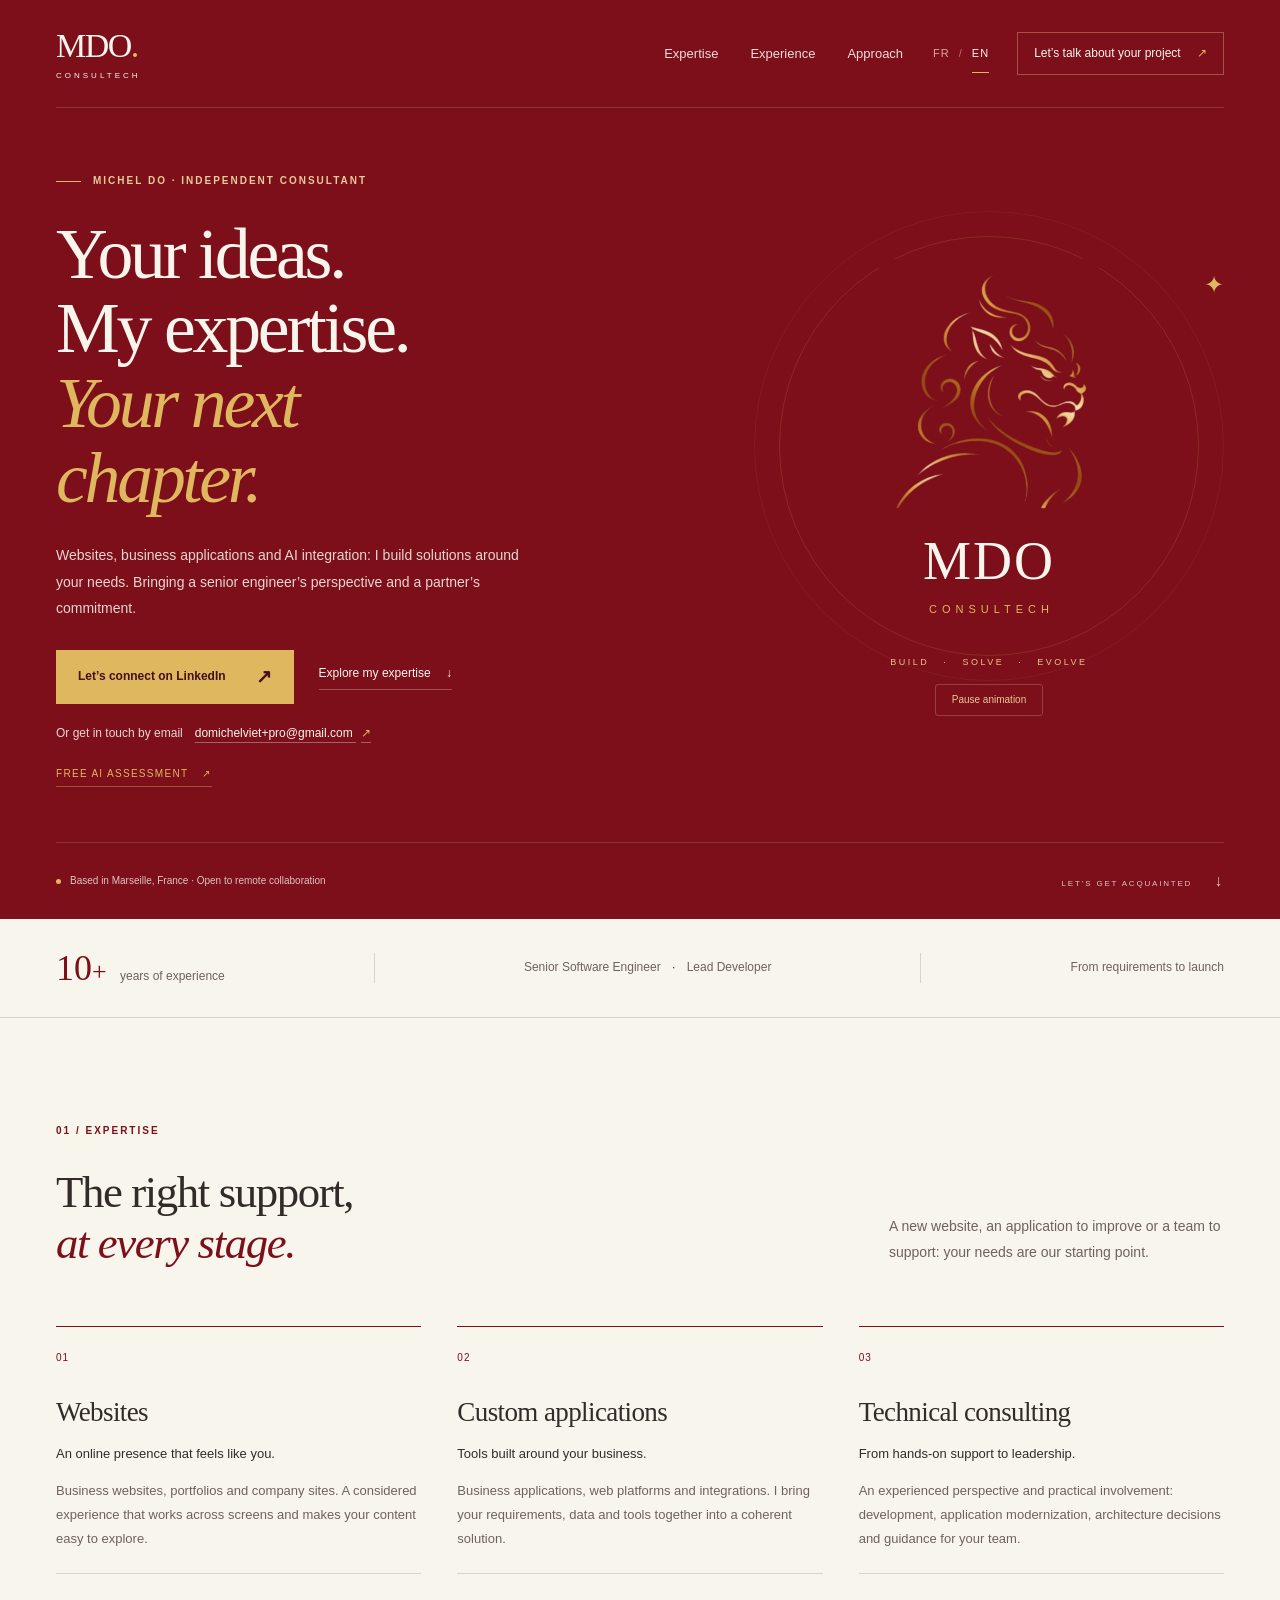
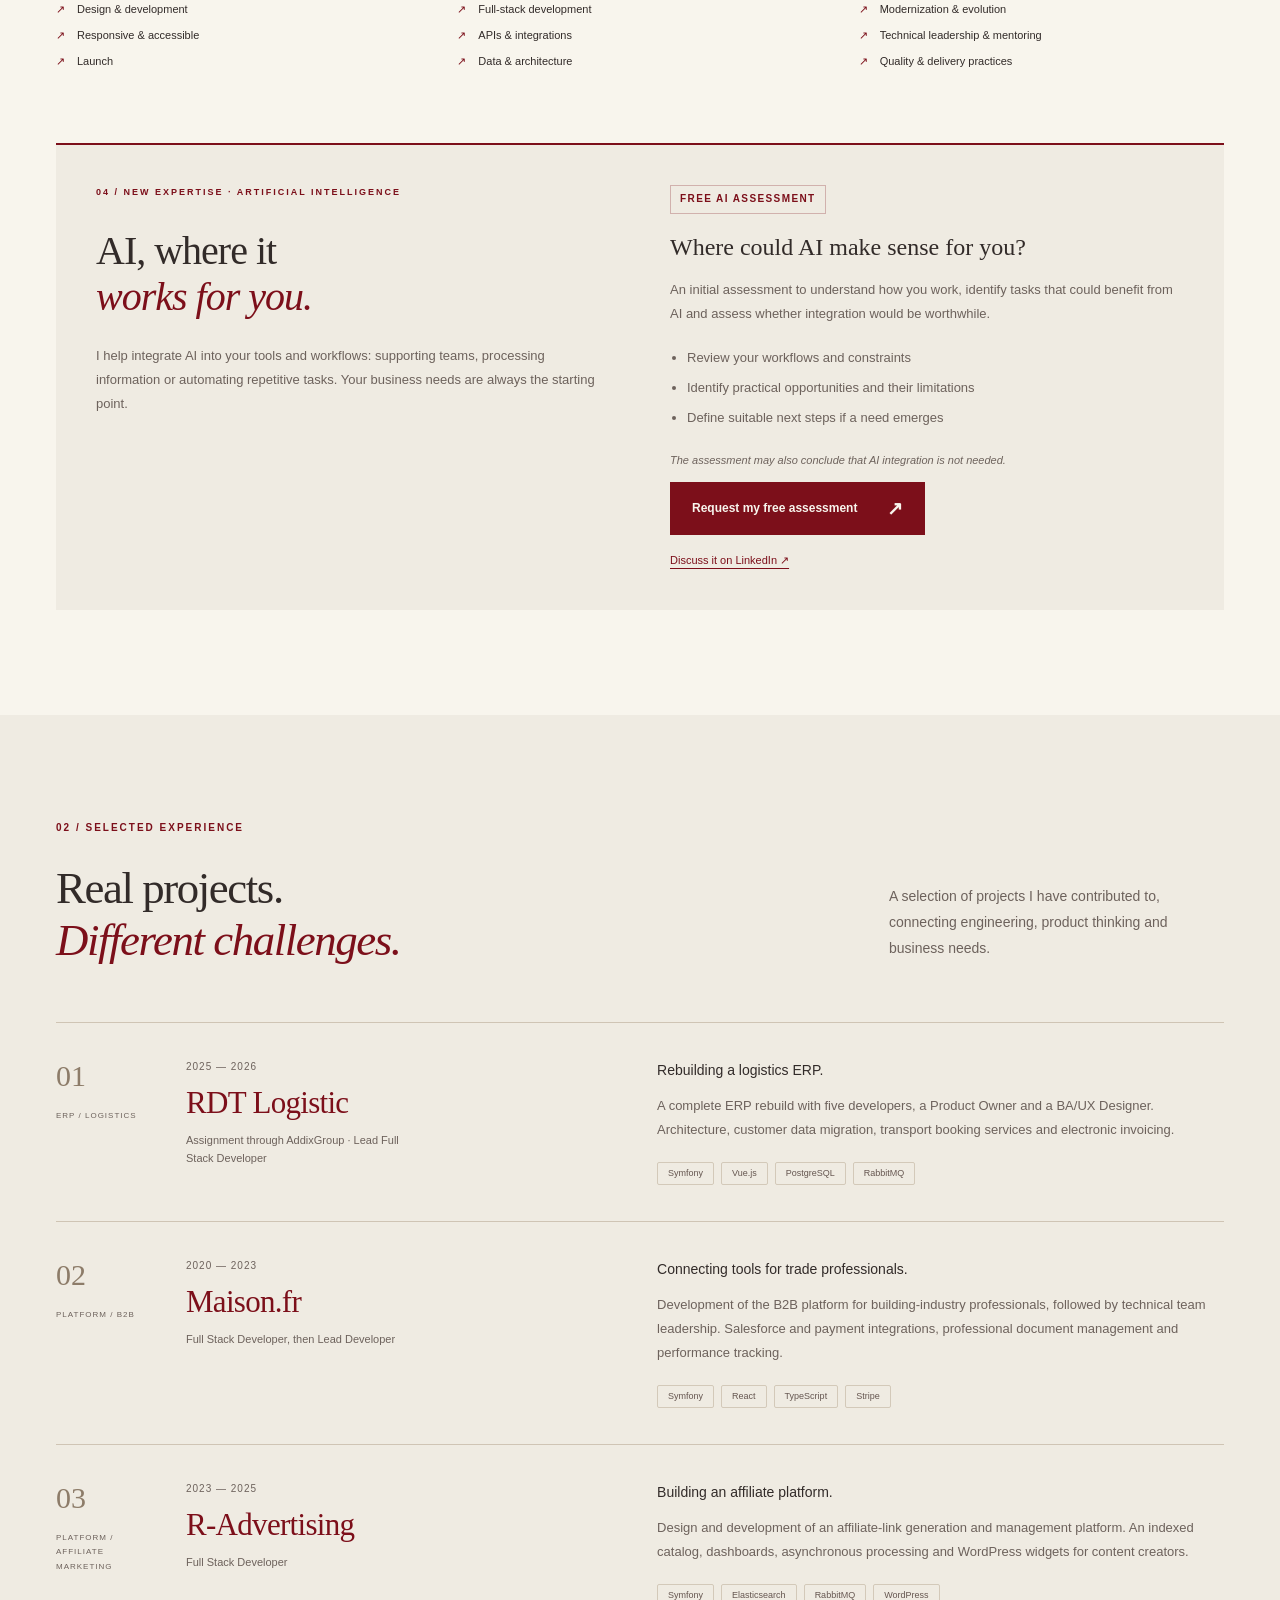
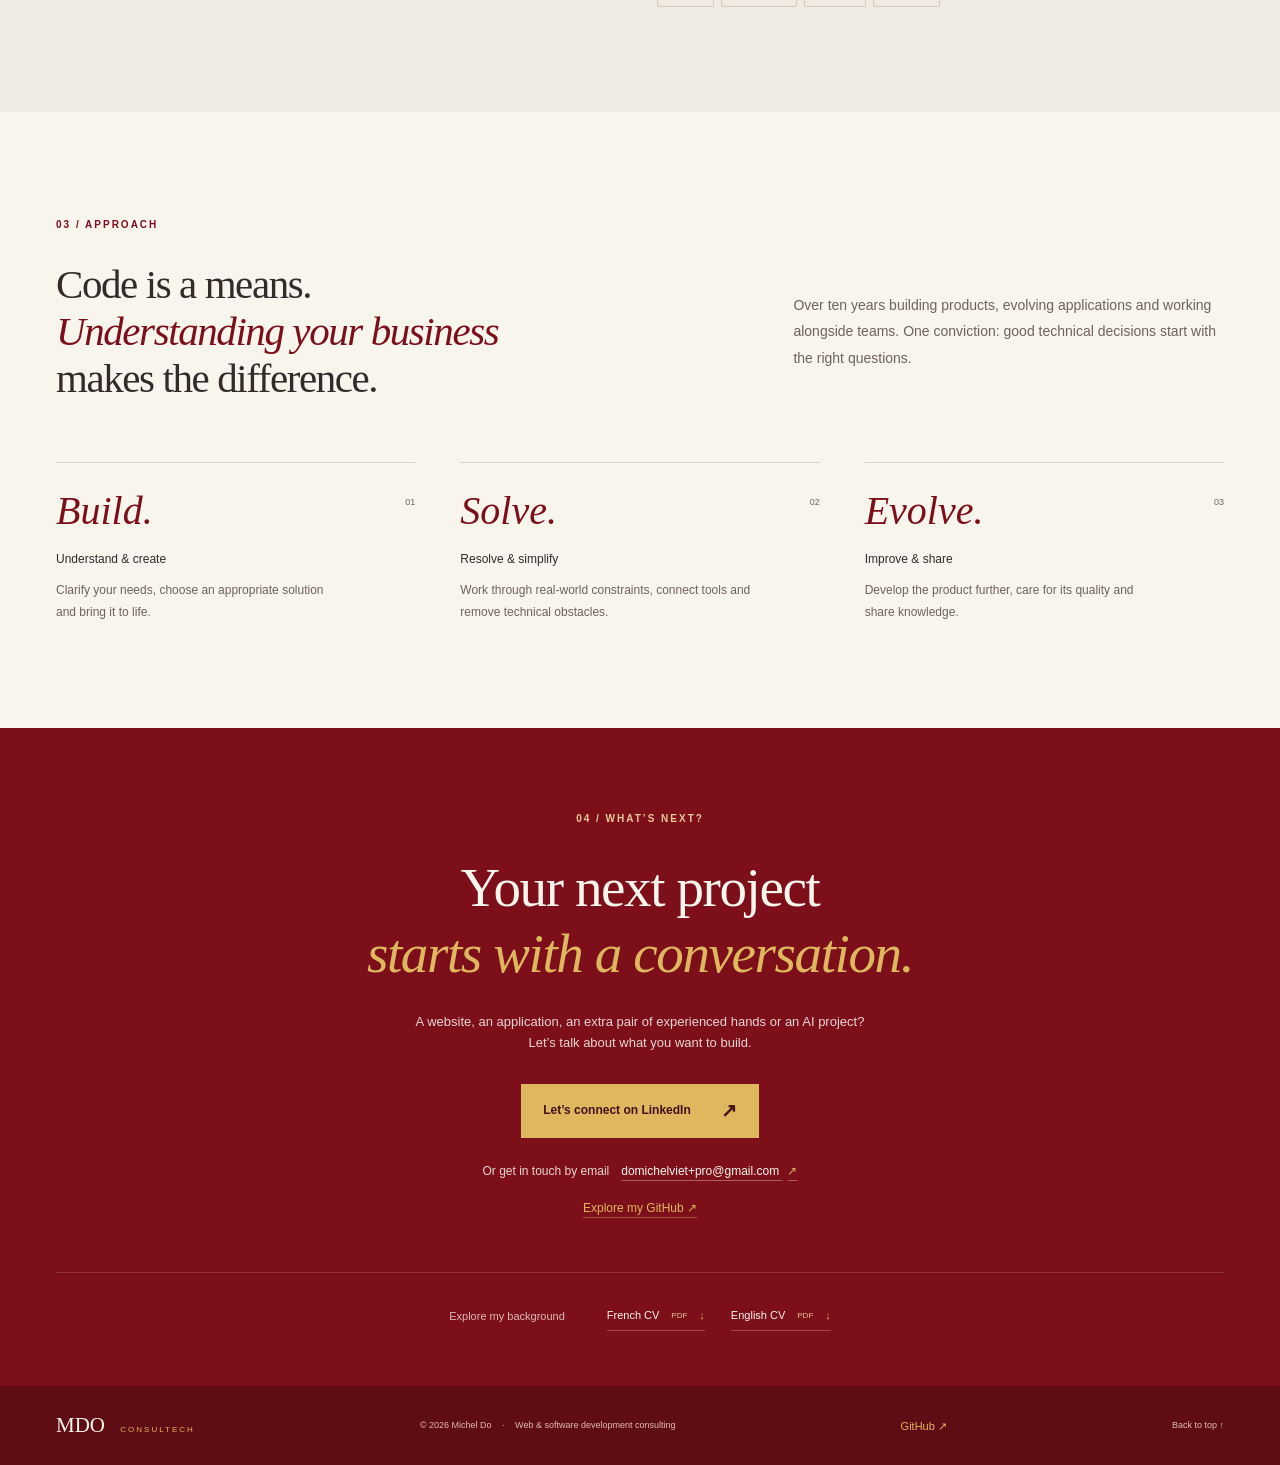
==== en/index.html @ f529caff "Build bilingual MDO Consultech portfolio" ====
<!doctype html>
<html lang="en">
<head>
  <meta charset="utf-8"><meta name="viewport" content="width=device-width, initial-scale=1">
  <title>Michel Do — Web Development & Technical Consulting | MDO Consultech</title><meta name="description" content="Independent consultant in Marseille. Websites, custom applications and AI integration. Free AI assessment to identify relevant uses for your business processes.">
  <meta name="theme-color" content="#7c0f1a">
  <link rel="alternate" hreflang="fr" href="../"><link rel="alternate" hreflang="en" href="./">
  <link rel="icon" href="../assets/favicon.svg" type="image/svg+xml">
  <link rel="stylesheet" href="../assets/site.css">
  <script src="../assets/logo.js" defer></script>
</head>
<body>
<a class="skip" href="#main">Skip to content</a>
<div class="hero-shell" id="top">
  <header class="header wrap">
    <a href="#top" class="wordmark" aria-label="MDO Consultech"><span>MDO<span class="brand-dot">.</span></span><small>CONSULTECH</small></a>
    <nav class="main-nav" aria-label="Main navigation"><a href="#services">Expertise</a><a href="#experience">Experience</a><a href="#approach">Approach</a></nav>
    <div class="header-end"><nav class="languages" aria-label="Language"><a href="../" lang="fr" hreflang="fr" >FR</a><span>/</span><a href="./" lang="en" hreflang="en" aria-current="page">EN</a></nav><a href="#contact" class="header-contact">Let’s talk about your project <span aria-hidden="true">↗</span></a></div>
  </header>
</div>
<main id="main">
<div class="hero-shell">
  <section class="hero wrap" aria-labelledby="hero-title">
    <div class="hero-copy"><p class="eyebrow"><span class="gold-dash"></span>MICHEL DO · INDEPENDENT CONSULTANT</p><h1 id="hero-title">Your ideas.<br>My expertise.<br><em>Your next<br>chapter.</em></h1><p class="intro">Websites, business applications and AI integration: I build solutions around your needs. Bringing a senior engineer’s perspective and a partner’s commitment.</p><div class="hero-actions"><a class="button button-gold" href="https://www.linkedin.com/in/domichel/">Let’s connect on LinkedIn <span aria-hidden="true">↗</span></a><a class="text-link" href="#services">Explore my expertise <span aria-hidden="true">↓</span></a></div><p class="email-contact"><span>Or get in touch by email</span><a href="mailto:domichelviet+pro@gmail.com">domichelviet+pro@gmail.com <span aria-hidden="true">↗</span></a></p><a class="hero-audit" href="#ai">FREE AI ASSESSMENT <span aria-hidden="true">↗</span></a></div>
    <div class="hero-art"><div class="orbit orbit-one"></div><div class="orbit orbit-two"></div><span class="orbit-star" aria-hidden="true">✦</span><div class="logo-stage"><svg class="static-logo" viewBox="140 120 220 265" role="img" aria-label="MDO Consultech emblem"><image href="../assets/logo.png" width="510" height="540"/></svg><canvas class="liquid-logo" width="440" height="530" aria-hidden="true" data-image="../assets/logo.png"></canvas></div><p class="art-name">MDO</p><p class="art-subtitle">CONSULTECH</p><p class="art-motto">BUILD <span>·</span> SOLVE <span>·</span> EVOLVE</p><button class="animation-toggle" type="button" hidden data-pause="Pause animation" data-play="Animate logo" aria-label="Pause animation"><span aria-hidden="true">Pause animation</span></button></div>
    <div class="hero-bottom"><p><span class="location-dot"></span>Based in Marseille, France · Open to remote collaboration</p><a href="#services">LET’S GET ACQUAINTED <span aria-hidden="true">↓</span></a></div>
  </section>
</div>
<div class="proof-strip"><div class="wrap proof-content"><p><strong>10<span>+</span></strong> years of experience</p><span class="proof-divider"></span><p>Senior Software Engineer <span class="proof-dot">·</span> Lead Developer</p><span class="proof-divider"></span><p>From requirements to launch</p></div></div>
<section class="section wrap" id="services" aria-labelledby="service-title"><div class="section-heading"><div><p class="eyebrow">01 / EXPERTISE</p><h2 id="service-title">The right support,<br><em>at every stage.</em></h2></div><p class="section-intro">A new website, an application to improve or a team to support: your needs are our starting point.</p></div><div class="services-grid"><article class="service"><span class="service-number">01</span><h3>Websites</h3><p class="service-lead">An online presence that feels like you.</p><p>Business websites, portfolios and company sites. A considered experience that works across screens and makes your content easy to explore.</p><ul><li>Design & development</li><li>Responsive & accessible</li><li>Launch</li></ul></article><article class="service"><span class="service-number">02</span><h3>Custom applications</h3><p class="service-lead">Tools built around your business.</p><p>Business applications, web platforms and integrations. I bring your requirements, data and tools together into a coherent solution.</p><ul><li>Full-stack development</li><li>APIs & integrations</li><li>Data & architecture</li></ul></article><article class="service"><span class="service-number">03</span><h3>Technical consulting</h3><p class="service-lead">From hands-on support to leadership.</p><p>An experienced perspective and practical involvement: development, application modernization, architecture decisions and guidance for your team.</p><ul><li>Modernization & evolution</li><li>Technical leadership & mentoring</li><li>Quality & delivery practices</li></ul></article></div><section class="ai-offer" id="ai" aria-labelledby="ai-title"><div class="ai-intro"><p class="eyebrow">04 / NEW EXPERTISE · ARTIFICIAL INTELLIGENCE</p><h3 id="ai-title">AI, where it<br><em>works for you.</em></h3><p>I help integrate AI into your tools and workflows: supporting teams, processing information or automating repetitive tasks. Your business needs are always the starting point.</p></div><div class="audit"><p class="audit-badge">FREE AI ASSESSMENT</p><h4>Where could AI make sense for you?</h4><p>An initial assessment to understand how you work, identify tasks that could benefit from AI and assess whether integration would be worthwhile.</p><ul><li>Review your workflows and constraints</li><li>Identify practical opportunities and their limitations</li><li>Define suitable next steps if a need emerges</li></ul><p class="audit-note">The assessment may also conclude that AI integration is not needed.</p><a class="button button-wine" href="mailto:domichelviet+pro@gmail.com?subject=Free%20AI%20assessment%20request">Request my free assessment <span aria-hidden="true">↗</span></a><a class="audit-linkedin" href="https://www.linkedin.com/in/domichel/">Discuss it on LinkedIn ↗</a></div></section></section>
<section class="experience-section" id="experience" aria-labelledby="experience-title"><div class="wrap section"><div class="section-heading"><div><p class="eyebrow">02 / SELECTED EXPERIENCE</p><h2 id="experience-title">Real projects.<br><em>Different challenges.</em></h2></div><p class="section-intro">A selection of projects I have contributed to, connecting engineering, product thinking and business needs.</p></div><div class="projects"><article class="project"><div class="project-index"><span>01</span><p>ERP / LOGISTICS</p></div><div class="project-client"><p class="dates">2025 — 2026</p><h3>RDT Logistic</h3><p class="role">Assignment through AddixGroup · Lead Full Stack Developer</p></div><div class="project-story"><h4>Rebuilding a logistics ERP.</h4><p>A complete ERP rebuild with five developers, a Product Owner and a BA/UX Designer. Architecture, customer data migration, transport booking services and electronic invoicing.</p><ul class="tags"><li>Symfony</li><li>Vue.js</li><li>PostgreSQL</li><li>RabbitMQ</li></ul></div></article><article class="project"><div class="project-index"><span>02</span><p>PLATFORM / B2B</p></div><div class="project-client"><p class="dates">2020 — 2023</p><h3>Maison.fr</h3><p class="role">Full Stack Developer, then Lead Developer</p></div><div class="project-story"><h4>Connecting tools for trade professionals.</h4><p>Development of the B2B platform for building-industry professionals, followed by technical team leadership. Salesforce and payment integrations, professional document management and performance tracking.</p><ul class="tags"><li>Symfony</li><li>React</li><li>TypeScript</li><li>Stripe</li></ul></div></article><article class="project"><div class="project-index"><span>03</span><p>PLATFORM / AFFILIATE MARKETING</p></div><div class="project-client"><p class="dates">2023 — 2025</p><h3>R-Advertising</h3><p class="role">Full Stack Developer</p></div><div class="project-story"><h4>Building an affiliate platform.</h4><p>Design and development of an affiliate-link generation and management platform. An indexed catalog, dashboards, asynchronous processing and WordPress widgets for content creators.</p><ul class="tags"><li>Symfony</li><li>Elasticsearch</li><li>RabbitMQ</li><li>WordPress</li></ul></div></article></div></div></section>
<section class="section wrap approach" id="approach" aria-labelledby="approach-title"><p class="eyebrow">03 / APPROACH</p><div class="approach-heading"><h2 id="approach-title">Code is a means.<br><em>Understanding your business</em><br>makes the difference.</h2><p>Over ten years building products, evolving applications and working alongside teams. One conviction: good technical decisions start with the right questions.</p></div><div class="steps"><article><span class="step-index">01</span><h3>Build.</h3><h4>Understand & create</h4><p>Clarify your needs, choose an appropriate solution and bring it to life.</p></article><article><span class="step-index">02</span><h3>Solve.</h3><h4>Resolve & simplify</h4><p>Work through real-world constraints, connect tools and remove technical obstacles.</p></article><article><span class="step-index">03</span><h3>Evolve.</h3><h4>Improve & share</h4><p>Develop the product further, care for its quality and share knowledge.</p></article></div></section>
<section class="contact-section" id="contact" aria-labelledby="contact-title"><div class="wrap contact-inner"><p class="eyebrow">04 / WHAT’S NEXT?</p><h2 id="contact-title">Your next project<br><em>starts with a conversation.</em></h2><p class="contact-description">A website, an application, an extra pair of experienced hands or an AI project? Let’s talk about what you want to build.</p><a class="button button-gold" href="https://www.linkedin.com/in/domichel/">Let’s connect on LinkedIn <span aria-hidden="true">↗</span></a><p class="email-contact"><span>Or get in touch by email</span><a href="mailto:domichelviet+pro@gmail.com">domichelviet+pro@gmail.com <span aria-hidden="true">↗</span></a></p><a class="github-contact" href="https://github.com/Milkshek">Explore my GitHub <span aria-hidden="true">↗</span></a><div class="cv-row"><span>Explore my background</span><a href="../assets/cv/Michel-Do-CV-FR.pdf" download hreflang="fr">French CV <small>PDF</small><span aria-hidden="true">↓</span></a><a href="../assets/cv/Michel-Do-CV-EN.pdf" download hreflang="en">English CV <small>PDF</small><span aria-hidden="true">↓</span></a></div></div></section>
</main>
<footer class="footer"><div class="wrap footer-inner"><a href="#top" class="footer-brand">MDO <span>CONSULTECH</span></a><p>© 2026 Michel Do <span>·</span> Web & software development consulting</p><a class="footer-github" href="https://github.com/Milkshek">GitHub <span aria-hidden="true">↗</span></a><a href="#top">Back to top ↑</a></div></footer>
</body></html>
---- assets/site.css ----
@charset "UTF-8";
:root{--wine:#7c0f1a;--wine-dark:#600c15;--cream:#f8f5ed;--paper:#efebe2;--gold:#dfb75f;--ink:#322b29;--muted:#6d625c;--line:#dcd3c5;--serif:Georgia,'Times New Roman',serif;--sans:Arial,Helvetica,sans-serif}
*{box-sizing:border-box}html{scroll-behavior:smooth;scroll-padding-top:28px}body{margin:0;background:var(--cream);color:var(--ink);font-family:var(--sans);font-size:15px;line-height:1.65}a{color:inherit;text-decoration:none}button{font:inherit}button,a{-webkit-tap-highlight-color:transparent}a:focus-visible,button:focus-visible{outline:3px solid currentColor;outline-offset:6px}button{cursor:pointer}::selection{background:var(--gold);color:var(--wine)}.wrap{width:min(1240px,calc(100% - 112px));margin-inline:auto}.skip{position:fixed;top:12px;left:12px;padding:12px 24px;background:var(--cream);color:var(--wine);z-index:20;transform:translateY(-160%)}.skip:focus{transform:translateY(0)}.hero-shell{background:var(--wine);color:var(--cream)}.header{height:108px;display:flex;align-items:center;justify-content:space-between;gap:30px;border-bottom:1px solid #ffffff24}.wordmark{line-height:1;display:flex;flex-direction:column;gap:7px}.wordmark>span{font:34px var(--serif);letter-spacing:-1.5px}.brand-dot{color:var(--gold)}.wordmark small{font-size:8px;letter-spacing:3px}.main-nav{display:flex;gap:32px;margin-left:auto;font-size:13px}.main-nav a{color:#edddd8}.main-nav a:hover,.text-link:hover{color:var(--gold)}.header-end{display:flex;align-items:center;gap:28px}.languages{display:flex;gap:9px;font-size:11px;letter-spacing:1px;align-items:center}.languages a{padding-block:10px;color:#d5aaa6}.languages a[aria-current]{color:var(--cream);border-bottom:1px solid var(--gold)}.languages span{color:#b37576}.header-contact{font-size:12px;border:1px solid #e5b58566;padding:11px 16px}.header-contact span{margin-left:13px;color:var(--gold)}.header-contact:hover{background:#ffffff0b}.hero{display:grid;grid-template-columns:1.4fr 1fr;column-gap:40px;padding-top:65px;position:relative}.eyebrow{font-size:10px;font-weight:600;letter-spacing:2px;margin:0 0 27px;display:flex;align-items:center;gap:12px;color:var(--wine)}.hero .eyebrow,.contact-section .eyebrow{color:#ebc999}.gold-dash{width:25px;height:1px;background:var(--gold);display:inline-block}h1,h2,h3,h4,p{margin-top:0}h1,h2{font-family:var(--serif);font-weight:400}h1{font-size:clamp(58px,5.6vw,83px);line-height:1.045;letter-spacing:-3.2px;margin-bottom:26px}em{font-weight:400}h1 em{color:var(--gold)}.intro{max-width:475px;font-size:14px;line-height:1.9;color:#e9d6d1;margin-bottom:28px}.hero-actions{display:flex;gap:25px;align-items:center;flex-wrap:wrap}.button{display:inline-flex;align-items:center;justify-content:space-between;gap:30px;font-size:12px;font-weight:600;padding:17px 22px;transition:background .2s,transform .2s}.button-gold{background:var(--gold);color:#441019}.button-gold:hover{background:#edcc87;transform:translateY(-2px)}.button>span{font-size:19px;line-height:1}.text-link{font-size:12px;border-bottom:1px solid #ffffff45;padding-bottom:5px}.text-link span{margin-left:12px}.hero-art{position:relative;align-self:center;display:flex;align-items:center;flex-direction:column;padding:30px 0 62px;isolation:isolate}.logo-stage{position:relative;width:220px;aspect-ratio:220/265;background:var(--wine)}.static-logo{display:block;width:100%;height:100%}.liquid-logo{position:absolute;inset:0;width:100%;height:100%;opacity:0}.liquid-logo.is-ready{opacity:1}.art-name{font:54px/1 var(--serif);margin:10px 0 12px;letter-spacing:2px}.art-subtitle{font-size:11px;letter-spacing:5px;color:var(--gold);margin:0 0 37px;padding-left:5px}.art-motto{font-size:9px;letter-spacing:2.5px;margin:0;color:#e8c587}.art-motto span{margin:0 9px}.orbit{position:absolute;width:420px;height:420px;border:1px solid #d7b06629;border-radius:50%;z-index:-1;top:7px;left:50%;transform:translateX(-50%)}.orbit-two{width:470px;height:470px;top:-18px;border-color:#d7b06614}.orbit-star{position:absolute;right:0;top:36px;font-size:24px;color:var(--gold)}.animation-toggle{position:absolute;bottom:15px;background:transparent;color:#e6c999;border:1px solid #e6c99944;border-radius:50%;width:30px;height:30px;font-size:10px;line-height:1}.animation-toggle[hidden]{display:none}.hero-bottom{grid-column:1/-1;display:flex;align-items:center;justify-content:space-between;gap:20px;margin-top:55px;padding:25px 0;border-top:1px solid #ffffff24;color:#dec4be;font-size:10px}.hero-bottom p{margin:0;display:flex;align-items:center;gap:9px}.location-dot{width:5px;height:5px;background:var(--gold);border-radius:50%}.hero-bottom a{letter-spacing:1.8px;font-size:8px}.hero-bottom a span{margin-left:18px;font-size:16px}.proof-strip{border-bottom:1px solid var(--line)}.proof-content{min-height:98px;display:flex;align-items:center;justify-content:space-between;gap:20px}.proof-content p{margin:0;font-size:12px;color:var(--muted)}.proof-content strong{font-family:var(--serif);font-weight:400;font-size:36px;color:var(--wine);margin-right:10px}.proof-content strong span{font-size:26px}.proof-divider{height:30px;width:1px;background:var(--line)}.proof-dot{margin:0 8px;color:var(--wine)}.section{padding-top:105px;padding-bottom:105px}.section-heading{display:flex;align-items:flex-end;justify-content:space-between;gap:70px;margin-bottom:56px}h2{font-size:clamp(36px,3.5vw,50px);line-height:1.15;letter-spacing:-1.4px;margin:0}h2 em{color:var(--wine)}.section-intro{max-width:335px;color:var(--muted);font-size:14px;line-height:1.85;margin:0 0 4px}.services-grid{display:grid;grid-template-columns:repeat(3,1fr);gap:36px}.service{border-top:1px solid var(--wine);padding-top:23px}.service-number{display:block;color:var(--wine);font-size:10px;letter-spacing:1px;margin-bottom:30px}.service h3{font:27px/1.2 var(--serif);letter-spacing:-.6px;margin-bottom:13px}.service .service-lead{font-size:13px;color:var(--ink);margin-bottom:13px}.service>p{font-size:13px;color:var(--muted);line-height:1.85}.service ul{list-style:none;padding:18px 0 0;margin:22px 0 0;border-top:1px solid var(--line)}.service li{font-size:11px;margin:8px 0}.service li:before{content:'↗';color:var(--wine);margin-right:12px}.experience-section{background:var(--paper)}.project{display:grid;grid-template-columns:95px 1fr 1.3fr;gap:35px;border-top:1px solid #cfc4b4;padding:36px 0}.project:last-child{padding-bottom:0}.project-index>span{font:30px var(--serif);color:#8d7c69}.project-index p{font-size:8px;letter-spacing:1px;margin-top:15px;max-width:90px;line-height:1.8;color:var(--muted)}.dates{font-size:10px;color:var(--muted);margin-bottom:9px;letter-spacing:1px}.project-client h3{font:31px var(--serif);letter-spacing:-.7px;margin-bottom:10px;color:var(--wine)}.role{font-size:11px;color:var(--muted);max-width:230px}.project-story h4{font-size:14px;font-weight:500;margin-bottom:12px}.project-story>p{font-size:13px;line-height:1.85;color:var(--muted)}.tags{display:flex;flex-wrap:wrap;list-style:none;gap:7px;padding:0;margin:20px 0 0}.tags li{font-size:9px;padding:3px 10px;border:1px solid #d3c9b9;border-radius:2px;color:#655650}.approach-heading{display:grid;grid-template-columns:1.55fr 1fr;gap:70px;align-items:center}.approach-heading h2{font-size:clamp(32px,3.2vw,46px)}.approach-heading>p{font-size:14px;color:var(--muted);line-height:1.9;margin:0}.steps{display:grid;grid-template-columns:repeat(3,1fr);gap:45px;margin-top:60px}.steps article{border-top:1px solid var(--line);padding-top:24px;position:relative}.step-index{font-size:9px;color:var(--muted);position:absolute;right:0;top:32px}.steps h3{font:italic 40px var(--serif);color:var(--wine);margin-bottom:16px}.steps h4{font-size:12px;font-weight:500;margin-bottom:9px}.steps p{font-size:12px;color:var(--muted);line-height:1.85;max-width:290px;margin-bottom:0}.contact-section{background:var(--wine);color:var(--cream)}.contact-inner{text-align:center;padding-block:83px 55px}.contact-inner .eyebrow{justify-content:center}.contact-inner h2{font-size:clamp(36px,4.3vw,60px);line-height:1.2}.contact-inner h2 em{color:var(--gold)}.contact-description{font-size:13px;color:#e9d6d1;margin:24px auto 30px;max-width:470px}.cv-row{display:flex;justify-content:center;align-items:center;flex-wrap:wrap;gap:26px;border-top:1px solid #ffffff24;margin-top:52px;padding-top:27px;font-size:11px}.cv-row>span{color:#debbb6;margin-right:16px}.cv-row a{display:flex;gap:12px;align-items:center;border-bottom:1px solid #dbbca655;padding:6px 0}.cv-row a:hover{color:var(--gold)}.cv-row small{font-size:8px;color:#e6c999}.cv-row a>span{color:var(--gold)}.footer{background:var(--wine-dark);color:#e0bbb6}.footer-inner{display:flex;justify-content:space-between;align-items:center;gap:20px;padding-block:27px}.footer-brand{font:21px var(--serif);color:var(--cream)}.footer-brand span{font:8px var(--sans);letter-spacing:2px;margin-left:10px;color:var(--gold)}.footer p{font-size:9px;margin:0}.footer p span{margin:0 8px}.footer-inner>a:last-child{font-size:9px}
@media(min-width:1600px){.hero{padding-top:85px}.hero-bottom{margin-top:75px}}
@media(max-width:1100px){.wrap{width:calc(100% - 64px)}.main-nav{gap:20px}.header-contact{display:none}.hero{column-gap:20px}.orbit{width:330px;height:380px;top:25px}.orbit-two{width:370px;height:420px;top:5px}.orbit-star{right:15px}.logo-stage{width:200px}.hero-actions{gap:18px}.section-heading{gap:35px}.project{grid-template-columns:55px 1fr 1.3fr;gap:25px}.services-grid{gap:26px}.service h3{font-size:24px}.proof-content p{font-size:10px}.approach-heading{gap:40px}}
@media(max-width:760px){.wrap{width:calc(100% - 40px)}.header{height:88px;gap:18px}.wordmark>span{font-size:29px}.wordmark small{font-size:7px;letter-spacing:2.5px}.main-nav{display:none}.hero{grid-template-columns:1fr;padding-top:45px}.eyebrow{font-size:8px;letter-spacing:1.6px;margin-bottom:22px}h1{font-size:clamp(52px,11vw,78px);letter-spacing:-2.4px}.hero-copy{max-width:570px}.intro{font-size:13px;max-width:460px}.hero-actions{gap:20px}.button{font-size:11px;padding:16px 18px;gap:22px}.text-link{font-size:11px}.hero-art{margin-top:55px;padding-top:20px;padding-bottom:50px;min-height:390px}.logo-stage{width:185px}.art-name{font-size:43px;margin-top:9px}.art-subtitle{font-size:9px;letter-spacing:4px;margin-bottom:25px}.art-motto{font-size:8px}.orbit{width:310px;height:350px;top:5px}.orbit-two{width:345px;height:385px;top:-12px}.orbit-star{right:calc(50% - 155px);top:22px;font-size:19px}.hero-bottom{margin-top:30px;padding-block:20px}.hero-bottom p{font-size:9px;max-width:250px;line-height:1.7}.hero-bottom>a{font-size:0;letter-spacing:0}.hero-bottom>a span{font-size:20px}.proof-content{padding-block:22px;justify-content:flex-start;flex-wrap:wrap;gap:10px 22px}.proof-content p{font-size:10px}.proof-content strong{font-size:30px}.proof-content .proof-divider{display:none}.proof-content p:last-child{width:100%}.section{padding-block:65px}.section-heading{display:block;margin-bottom:35px}h2{font-size:37px;letter-spacing:-1px}.section-intro{font-size:13px;margin-top:23px;max-width:440px}.services-grid{grid-template-columns:1fr;gap:35px}.service{padding-top:18px}.service-number{margin-bottom:18px}.service h3{font-size:28px}.service>p{max-width:520px}.service ul{display:flex;gap:7px 16px;flex-wrap:wrap;padding-top:14px;margin-top:16px}.service li{margin:0;font-size:10px}.service li:before{margin-right:7px}.project{grid-template-columns:30px 1fr;gap:14px;padding-block:28px}.project-index>span{font-size:25px}.project-index p{display:none}.project-story{grid-column:2}.project-client h3{font-size:29px}.role{max-width:none;margin-bottom:3px}.project-story h4{margin-top:4px}.project-story>p{font-size:12px}.tags{margin-top:14px}.approach-heading{display:block}.approach-heading h2{font-size:33px}.approach-heading>p{font-size:13px;margin-top:26px}.steps{grid-template-columns:1fr;gap:30px;margin-top:35px}.steps article{padding-top:20px}.steps h3{font-size:35px}.steps p{max-width:440px}.contact-inner{padding-block:60px 35px}.contact-inner h2{font-size:36px}.contact-description{font-size:12px}.cv-row{gap:17px 28px;margin-top:38px}.cv-row>span{width:100%;margin:0}.footer-inner{flex-wrap:wrap;gap:18px}.footer p{order:3;width:100%;font-size:8px}.footer-brand{font-size:20px}}
/* Keep the decorative rings inside the available column at intermediate widths. */
.orbit{max-width:calc(100% + 20px)}
@media(max-width:760px){
  .header{height:auto;min-height:116px;flex-wrap:wrap;padding-top:17px;gap:12px 20px}
  .header-end{margin-left:auto}
  .main-nav{display:flex;order:3;width:100%;justify-content:space-between;border-top:1px solid #ffffff18;padding:10px 0 12px;font-size:11px}
}
@media(prefers-reduced-motion:reduce){html{scroll-behavior:auto}*,*:before,*:after{transition:none!important;animation:none!important}.liquid-logo{display:none}}

.email-contact{display:flex;flex-wrap:wrap;align-items:baseline;gap:3px 12px;margin:20px 0 0;font-size:12px;color:#e9d6d1}
.email-contact a{color:var(--cream);text-decoration:underline;text-decoration-color:#ffffff55;text-underline-offset:5px;overflow-wrap:anywhere}
.email-contact a:hover{color:var(--gold)}
.email-contact a span{color:var(--gold);margin-left:5px}
.contact-inner .email-contact{justify-content:center;margin-top:24px}
@media(max-width:760px){.email-contact{font-size:11px}.email-contact>span{width:100%}}

.animation-toggle{width:auto;min-width:108px;height:32px;border-radius:3px;padding:0 12px;font-size:10px}
.animation-toggle:hover{background:#ffffff0b;color:var(--cream)}
.hero-audit{display:inline-flex;gap:14px;align-items:center;margin-top:22px;color:var(--gold);font-size:10px;letter-spacing:1.3px;border-bottom:1px solid #dfb75f66;padding-bottom:4px}
.hero-audit:hover{color:var(--cream)}
.ai-offer{display:grid;grid-template-columns:1fr 1fr;gap:60px;margin-top:65px;padding:40px;background:var(--paper);border-top:2px solid var(--wine)}
.ai-intro h3{font:40px/1.15 var(--serif);letter-spacing:-1px;margin:0 0 24px}
.ai-intro h3 em{color:var(--wine)}
.ai-intro>p:last-child,.audit>p,.audit li{font-size:13px;line-height:1.85;color:var(--muted)}
.ai-offer .eyebrow{font-size:9px;line-height:1.7}
.audit .audit-badge{display:inline-block;color:var(--wine);font-size:10px;font-weight:600;letter-spacing:1.4px;border:1px solid #7c0f1a44;padding:4px 9px;margin-bottom:18px}
.audit h4{font:24px/1.3 var(--serif);margin-bottom:15px}
.audit ul{padding-left:17px;margin:20px 0}
.audit li{margin-bottom:6px}
.audit .audit-note{font-size:11px;font-style:italic}
.button-wine{background:var(--wine);color:var(--cream)}
.button-wine:hover{background:var(--wine-dark)}
.audit-linkedin{display:block;width:fit-content;font-size:11px;color:var(--wine);margin-top:16px;text-decoration:underline;text-underline-offset:4px}
@media(max-width:900px){.ai-offer{gap:30px;padding:28px}.ai-intro h3{font-size:34px}}
@media(max-width:760px){.ai-offer{grid-template-columns:1fr;gap:25px;margin-top:38px;padding:25px 20px}.ai-intro>p:last-child{margin-bottom:0}.audit{border-top:1px solid var(--line);padding-top:25px}.ai-offer .button{gap:16px;font-size:10px}.hero-audit{font-size:9px}}

.github-contact{display:inline-block;margin-top:18px;color:var(--gold);font-size:12px;text-decoration:underline;text-underline-offset:5px;text-decoration-color:#dfb75f66}
.github-contact:hover{color:var(--cream)}
.footer-github{font-size:11px;color:var(--gold)}
.footer-github:hover{text-decoration:underline;text-underline-offset:4px}
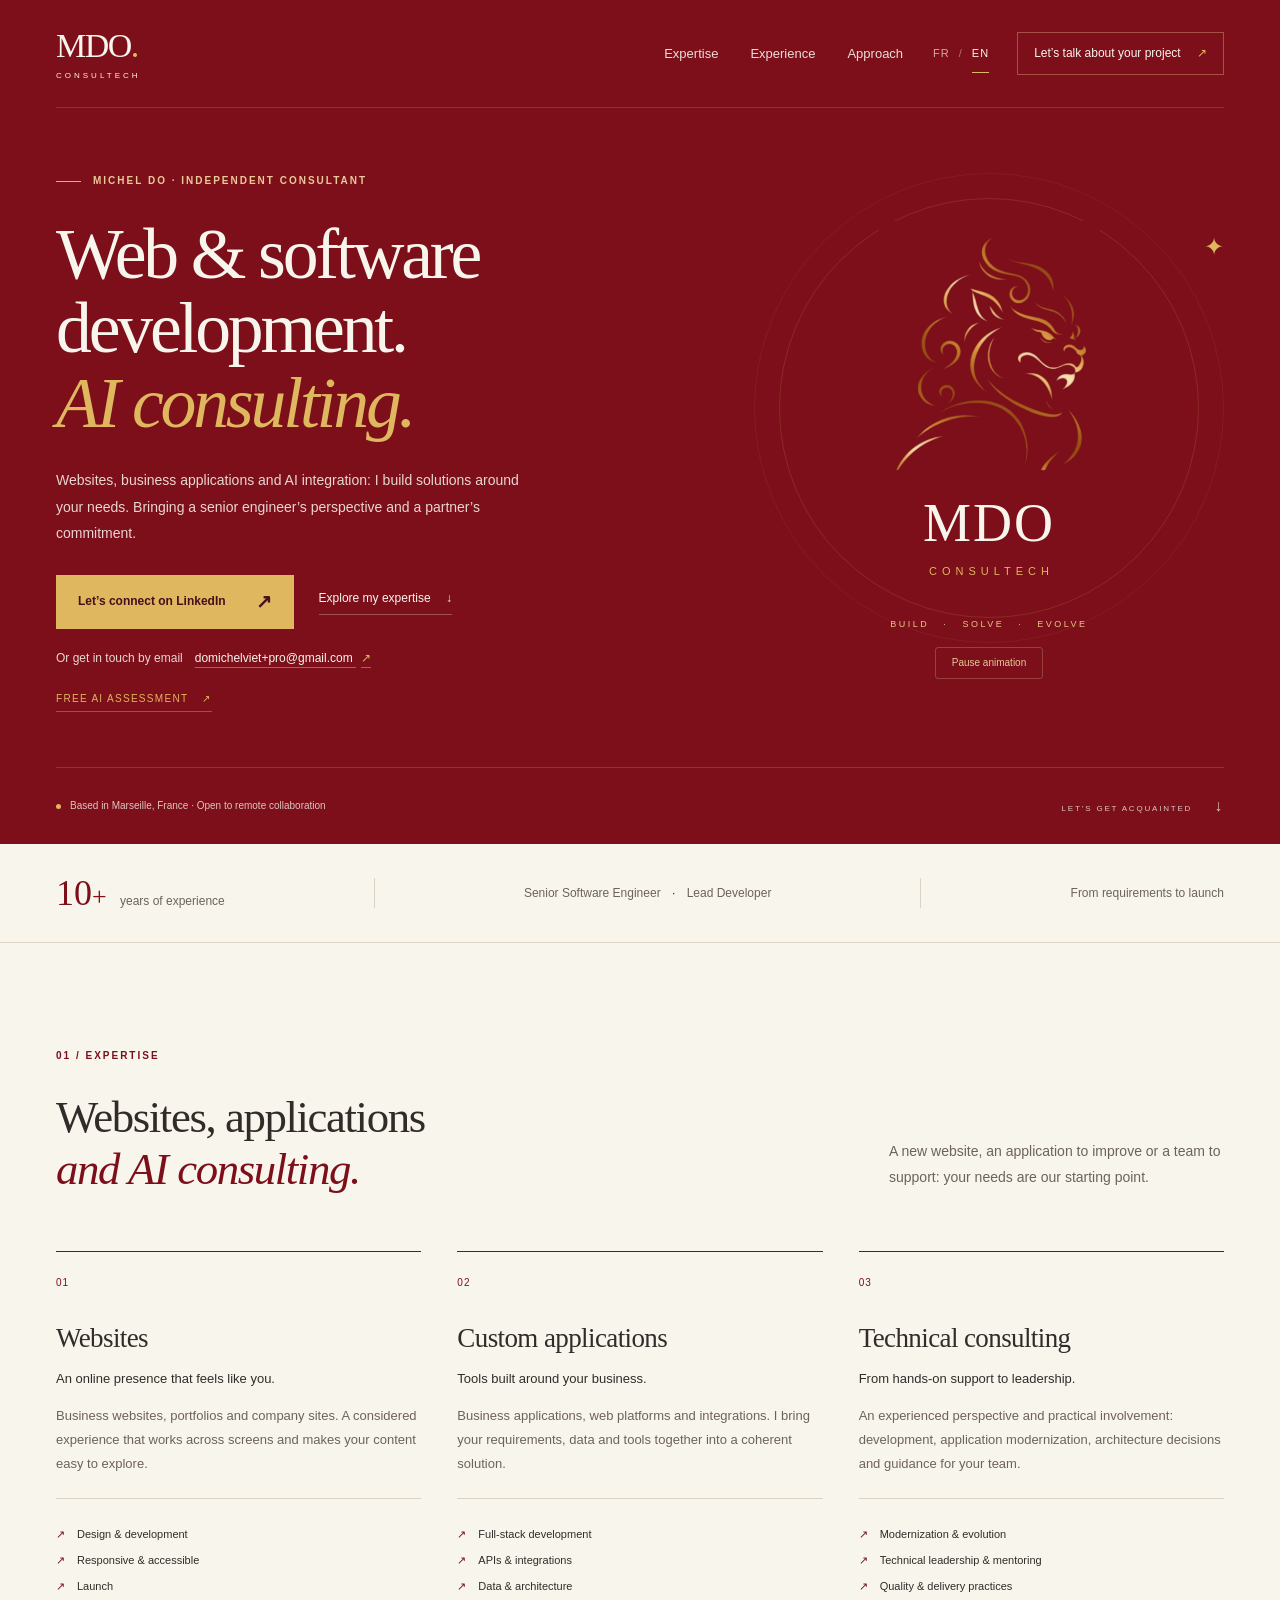
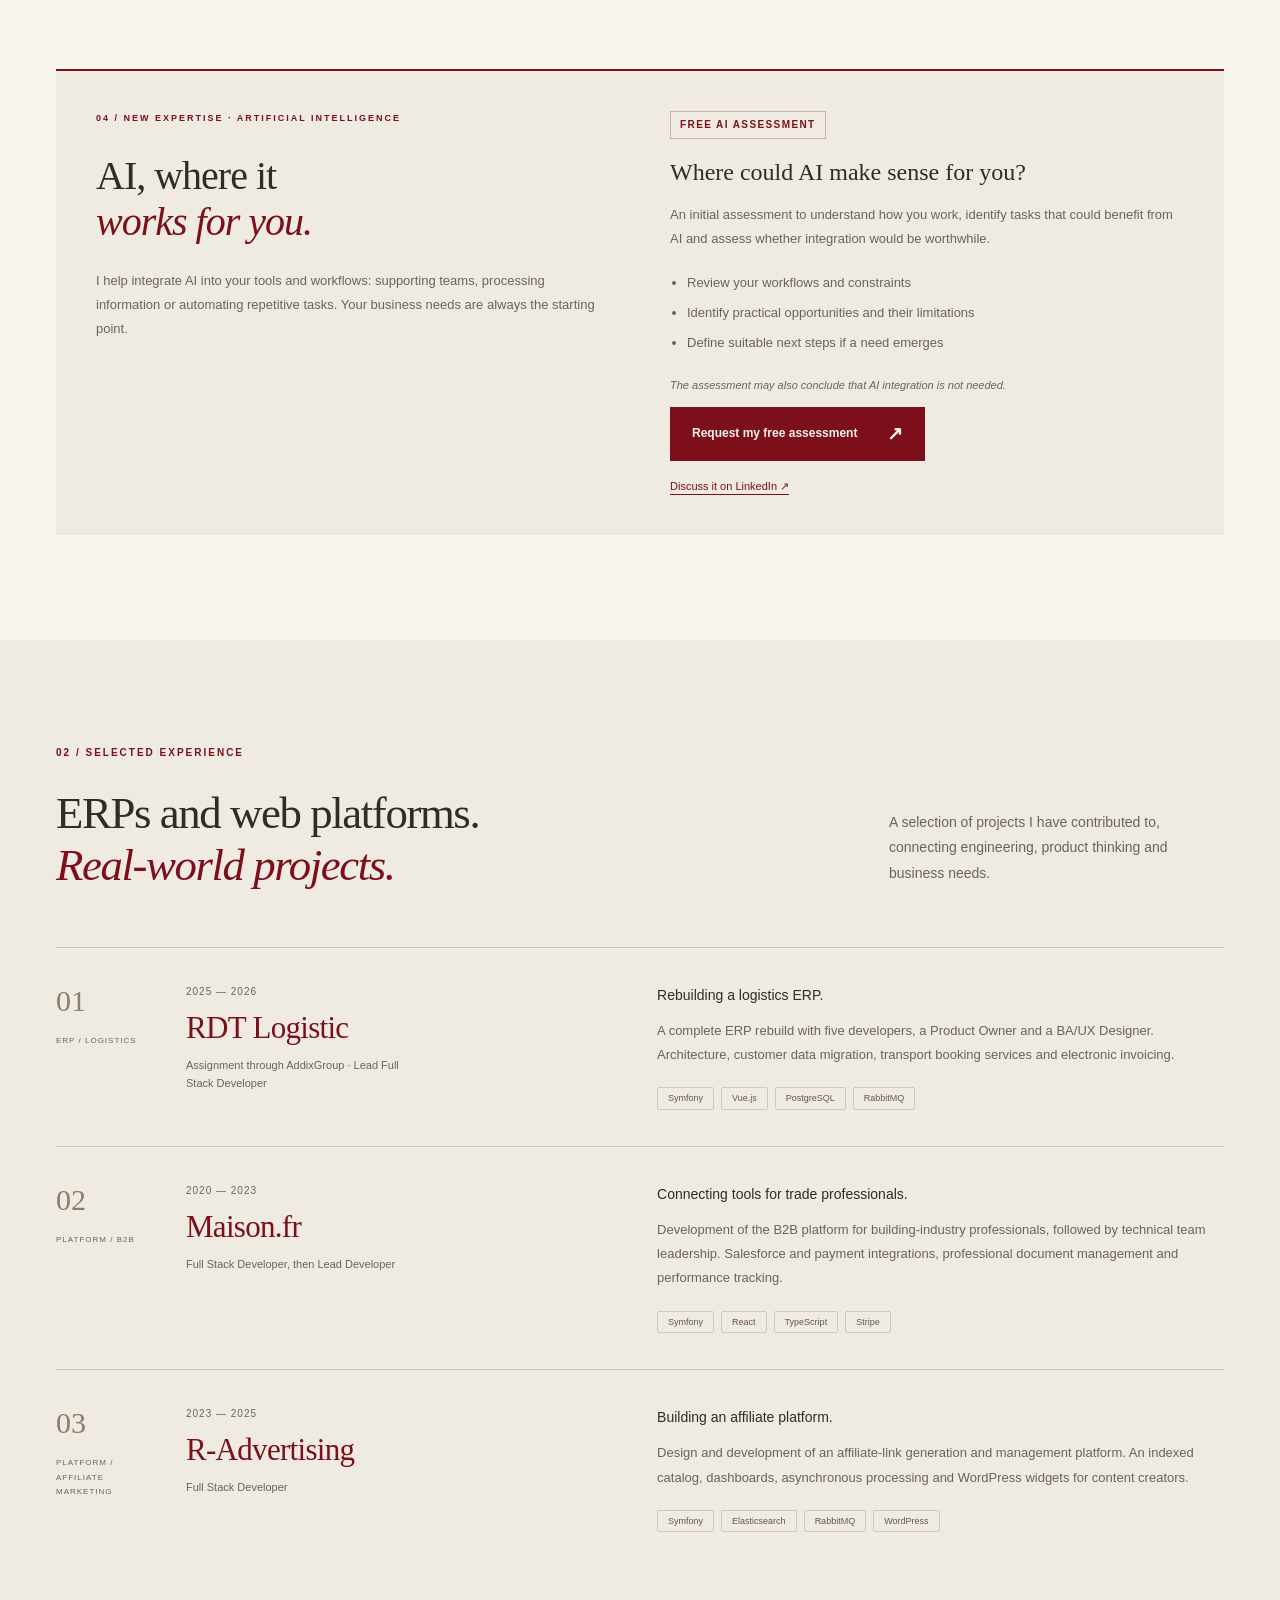
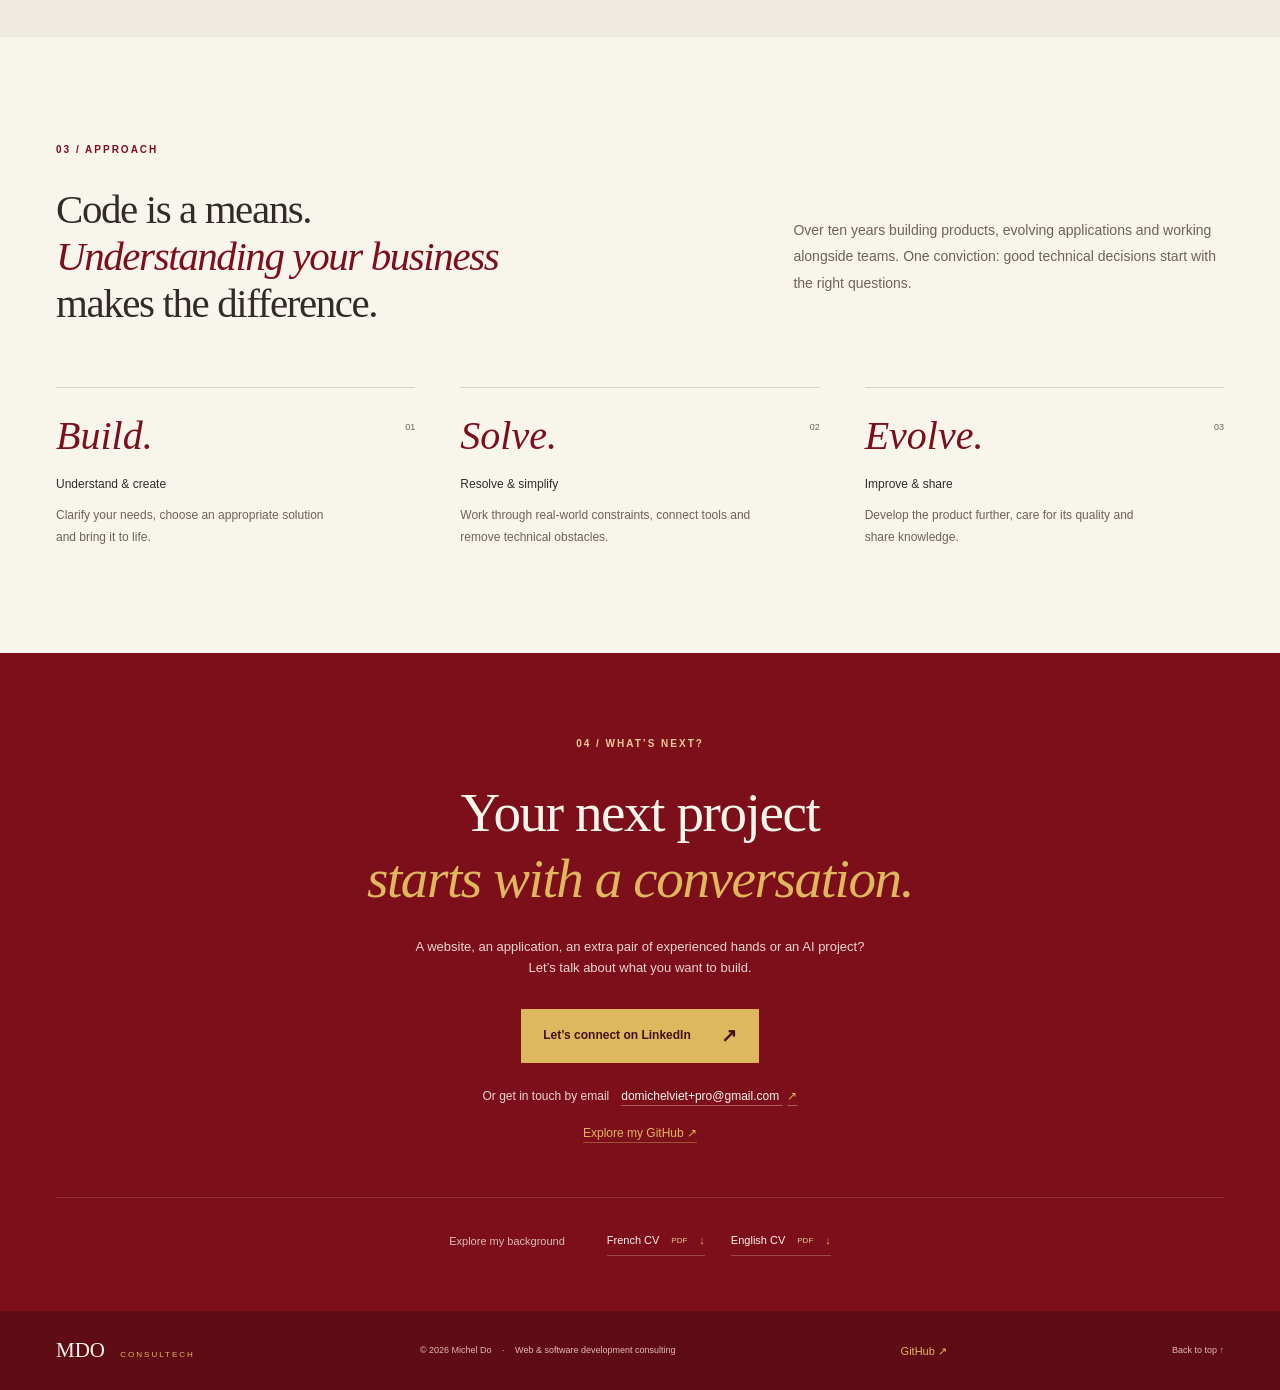
==== commit 6614dd0e: "feat: seo" ====
--- a/en/index.html
+++ b/en/index.html
@@ -2,12 +2,23 @@
 <html lang="en">
 <head>
   <meta charset="utf-8"><meta name="viewport" content="width=device-width, initial-scale=1">
-  <title>Michel Do — Web Development & Technical Consulting | MDO Consultech</title><meta name="description" content="Independent consultant in Marseille. Websites, custom applications and AI integration. Free AI assessment to identify relevant uses for your business processes.">
+  <title>Michel Do | Freelance Web Developer &amp; AI Consultant, Marseille</title><meta name="description" content="Independent consultant in Marseille. Websites, custom applications and AI integration. Free AI assessment to identify relevant uses for your business processes.">
   <meta name="theme-color" content="#7c0f1a">
-  <link rel="alternate" hreflang="fr" href="../"><link rel="alternate" hreflang="en" href="./">
+  <link rel="canonical" href="https://milkshek.github.io/mdo-consultech/en/">
+  <link rel="alternate" hreflang="fr" href="https://milkshek.github.io/mdo-consultech/">
+  <link rel="alternate" hreflang="en" href="https://milkshek.github.io/mdo-consultech/en/">
+  <link rel="alternate" hreflang="x-default" href="https://milkshek.github.io/mdo-consultech/">
+  <meta property="og:type" content="website">
+  <meta property="og:site_name" content="MDO Consultech">
+  <meta property="og:title" content="Michel Do | Freelance Web Developer &amp; AI Consultant, Marseille">
+  <meta property="og:description" content="Independent consultant in Marseille. Websites, custom applications and AI integration. Free AI assessment to identify relevant uses for your business processes.">
+  <meta property="og:url" content="https://milkshek.github.io/mdo-consultech/en/">
+  <meta property="og:locale" content="en_GB">
+  <meta property="og:locale:alternate" content="fr_FR">
+  <script type="application/ld+json">{"@context": "https://schema.org", "@graph": [{"@type": "WebSite", "@id": "https://milkshek.github.io/mdo-consultech/#website", "url": "https://milkshek.github.io/mdo-consultech/", "name": "MDO Consultech", "inLanguage": ["fr", "en"], "publisher": {"@id": "https://milkshek.github.io/mdo-consultech/#michel-do"}}, {"@type": "Person", "@id": "https://milkshek.github.io/mdo-consultech/#michel-do", "name": "Michel Do", "url": "https://milkshek.github.io/mdo-consultech/", "jobTitle": "Senior Software Engineer · Lead Developer", "description": "Websites, business applications and AI integration: I build solutions around your needs. Bringing a senior engineer’s perspective and a partner’s commitment.", "workLocation": {"@type": "Place", "name": "Marseille, France"}, "sameAs": ["https://www.linkedin.com/in/domichel/", "https://github.com/Milkshek"]}, {"@type": "WebPage", "@id": "https://milkshek.github.io/mdo-consultech/en/#webpage", "url": "https://milkshek.github.io/mdo-consultech/en/", "name": "Michel Do | Freelance Web Developer & AI Consultant, Marseille", "description": "Independent consultant in Marseille. Websites, custom applications and AI integration. Free AI assessment to identify relevant uses for your business processes.", "inLanguage": "en", "isPartOf": {"@id": "https://milkshek.github.io/mdo-consultech/#website"}, "mainEntity": {"@id": "https://milkshek.github.io/mdo-consultech/#michel-do"}}]}</script>
   <link rel="icon" href="../assets/favicon.svg" type="image/svg+xml">
-  <link rel="stylesheet" href="../assets/site.css">
-  <script src="../assets/logo.js" defer></script>
+  <link rel="stylesheet" href="../assets/site.css?v=a04767072988">
+  <script src="../assets/logo.js?v=9108ab4f9dc3" defer></script>
 </head>
 <body>
 <a class="skip" href="#main">Skip to content</a>
@@ -21,14 +32,14 @@
 <main id="main">
 <div class="hero-shell">
   <section class="hero wrap" aria-labelledby="hero-title">
-    <div class="hero-copy"><p class="eyebrow"><span class="gold-dash"></span>MICHEL DO · INDEPENDENT CONSULTANT</p><h1 id="hero-title">Your ideas.<br>My expertise.<br><em>Your next<br>chapter.</em></h1><p class="intro">Websites, business applications and AI integration: I build solutions around your needs. Bringing a senior engineer’s perspective and a partner’s commitment.</p><div class="hero-actions"><a class="button button-gold" href="https://www.linkedin.com/in/domichel/">Let’s connect on LinkedIn <span aria-hidden="true">↗</span></a><a class="text-link" href="#services">Explore my expertise <span aria-hidden="true">↓</span></a></div><p class="email-contact"><span>Or get in touch by email</span><a href="mailto:domichelviet+pro@gmail.com">domichelviet+pro@gmail.com <span aria-hidden="true">↗</span></a></p><a class="hero-audit" href="#ai">FREE AI ASSESSMENT <span aria-hidden="true">↗</span></a></div>
+    <div class="hero-copy"><p class="eyebrow"><span class="gold-dash"></span>MICHEL DO · INDEPENDENT CONSULTANT</p><h1 id="hero-title">Web & software<br>development.<br><em>AI consulting.</em></h1><p class="intro">Websites, business applications and AI integration: I build solutions around your needs. Bringing a senior engineer’s perspective and a partner’s commitment.</p><div class="hero-actions"><a class="button button-gold" href="https://www.linkedin.com/in/domichel/">Let’s connect on LinkedIn <span aria-hidden="true">↗</span></a><a class="text-link" href="#services">Explore my expertise <span aria-hidden="true">↓</span></a></div><p class="email-contact"><span>Or get in touch by email</span><a href="mailto:domichelviet+pro@gmail.com">domichelviet+pro@gmail.com <span aria-hidden="true">↗</span></a></p><a class="hero-audit" href="#ai">FREE AI ASSESSMENT <span aria-hidden="true">↗</span></a></div>
     <div class="hero-art"><div class="orbit orbit-one"></div><div class="orbit orbit-two"></div><span class="orbit-star" aria-hidden="true">✦</span><div class="logo-stage"><svg class="static-logo" viewBox="140 120 220 265" role="img" aria-label="MDO Consultech emblem"><image href="../assets/logo.png" width="510" height="540"/></svg><canvas class="liquid-logo" width="440" height="530" aria-hidden="true" data-image="../assets/logo.png"></canvas></div><p class="art-name">MDO</p><p class="art-subtitle">CONSULTECH</p><p class="art-motto">BUILD <span>·</span> SOLVE <span>·</span> EVOLVE</p><button class="animation-toggle" type="button" hidden data-pause="Pause animation" data-play="Animate logo" aria-label="Pause animation"><span aria-hidden="true">Pause animation</span></button></div>
     <div class="hero-bottom"><p><span class="location-dot"></span>Based in Marseille, France · Open to remote collaboration</p><a href="#services">LET’S GET ACQUAINTED <span aria-hidden="true">↓</span></a></div>
   </section>
 </div>
 <div class="proof-strip"><div class="wrap proof-content"><p><strong>10<span>+</span></strong> years of experience</p><span class="proof-divider"></span><p>Senior Software Engineer <span class="proof-dot">·</span> Lead Developer</p><span class="proof-divider"></span><p>From requirements to launch</p></div></div>
-<section class="section wrap" id="services" aria-labelledby="service-title"><div class="section-heading"><div><p class="eyebrow">01 / EXPERTISE</p><h2 id="service-title">The right support,<br><em>at every stage.</em></h2></div><p class="section-intro">A new website, an application to improve or a team to support: your needs are our starting point.</p></div><div class="services-grid"><article class="service"><span class="service-number">01</span><h3>Websites</h3><p class="service-lead">An online presence that feels like you.</p><p>Business websites, portfolios and company sites. A considered experience that works across screens and makes your content easy to explore.</p><ul><li>Design & development</li><li>Responsive & accessible</li><li>Launch</li></ul></article><article class="service"><span class="service-number">02</span><h3>Custom applications</h3><p class="service-lead">Tools built around your business.</p><p>Business applications, web platforms and integrations. I bring your requirements, data and tools together into a coherent solution.</p><ul><li>Full-stack development</li><li>APIs & integrations</li><li>Data & architecture</li></ul></article><article class="service"><span class="service-number">03</span><h3>Technical consulting</h3><p class="service-lead">From hands-on support to leadership.</p><p>An experienced perspective and practical involvement: development, application modernization, architecture decisions and guidance for your team.</p><ul><li>Modernization & evolution</li><li>Technical leadership & mentoring</li><li>Quality & delivery practices</li></ul></article></div><section class="ai-offer" id="ai" aria-labelledby="ai-title"><div class="ai-intro"><p class="eyebrow">04 / NEW EXPERTISE · ARTIFICIAL INTELLIGENCE</p><h3 id="ai-title">AI, where it<br><em>works for you.</em></h3><p>I help integrate AI into your tools and workflows: supporting teams, processing information or automating repetitive tasks. Your business needs are always the starting point.</p></div><div class="audit"><p class="audit-badge">FREE AI ASSESSMENT</p><h4>Where could AI make sense for you?</h4><p>An initial assessment to understand how you work, identify tasks that could benefit from AI and assess whether integration would be worthwhile.</p><ul><li>Review your workflows and constraints</li><li>Identify practical opportunities and their limitations</li><li>Define suitable next steps if a need emerges</li></ul><p class="audit-note">The assessment may also conclude that AI integration is not needed.</p><a class="button button-wine" href="mailto:domichelviet+pro@gmail.com?subject=Free%20AI%20assessment%20request">Request my free assessment <span aria-hidden="true">↗</span></a><a class="audit-linkedin" href="https://www.linkedin.com/in/domichel/">Discuss it on LinkedIn ↗</a></div></section></section>
-<section class="experience-section" id="experience" aria-labelledby="experience-title"><div class="wrap section"><div class="section-heading"><div><p class="eyebrow">02 / SELECTED EXPERIENCE</p><h2 id="experience-title">Real projects.<br><em>Different challenges.</em></h2></div><p class="section-intro">A selection of projects I have contributed to, connecting engineering, product thinking and business needs.</p></div><div class="projects"><article class="project"><div class="project-index"><span>01</span><p>ERP / LOGISTICS</p></div><div class="project-client"><p class="dates">2025 — 2026</p><h3>RDT Logistic</h3><p class="role">Assignment through AddixGroup · Lead Full Stack Developer</p></div><div class="project-story"><h4>Rebuilding a logistics ERP.</h4><p>A complete ERP rebuild with five developers, a Product Owner and a BA/UX Designer. Architecture, customer data migration, transport booking services and electronic invoicing.</p><ul class="tags"><li>Symfony</li><li>Vue.js</li><li>PostgreSQL</li><li>RabbitMQ</li></ul></div></article><article class="project"><div class="project-index"><span>02</span><p>PLATFORM / B2B</p></div><div class="project-client"><p class="dates">2020 — 2023</p><h3>Maison.fr</h3><p class="role">Full Stack Developer, then Lead Developer</p></div><div class="project-story"><h4>Connecting tools for trade professionals.</h4><p>Development of the B2B platform for building-industry professionals, followed by technical team leadership. Salesforce and payment integrations, professional document management and performance tracking.</p><ul class="tags"><li>Symfony</li><li>React</li><li>TypeScript</li><li>Stripe</li></ul></div></article><article class="project"><div class="project-index"><span>03</span><p>PLATFORM / AFFILIATE MARKETING</p></div><div class="project-client"><p class="dates">2023 — 2025</p><h3>R-Advertising</h3><p class="role">Full Stack Developer</p></div><div class="project-story"><h4>Building an affiliate platform.</h4><p>Design and development of an affiliate-link generation and management platform. An indexed catalog, dashboards, asynchronous processing and WordPress widgets for content creators.</p><ul class="tags"><li>Symfony</li><li>Elasticsearch</li><li>RabbitMQ</li><li>WordPress</li></ul></div></article></div></div></section>
+<section class="section wrap" id="services" aria-labelledby="service-title"><div class="section-heading"><div><p class="eyebrow">01 / EXPERTISE</p><h2 id="service-title">Websites, applications<br><em>and AI consulting.</em></h2></div><p class="section-intro">A new website, an application to improve or a team to support: your needs are our starting point.</p></div><div class="services-grid"><article class="service"><span class="service-number">01</span><h3>Websites</h3><p class="service-lead">An online presence that feels like you.</p><p>Business websites, portfolios and company sites. A considered experience that works across screens and makes your content easy to explore.</p><ul><li>Design & development</li><li>Responsive & accessible</li><li>Launch</li></ul></article><article class="service"><span class="service-number">02</span><h3>Custom applications</h3><p class="service-lead">Tools built around your business.</p><p>Business applications, web platforms and integrations. I bring your requirements, data and tools together into a coherent solution.</p><ul><li>Full-stack development</li><li>APIs & integrations</li><li>Data & architecture</li></ul></article><article class="service"><span class="service-number">03</span><h3>Technical consulting</h3><p class="service-lead">From hands-on support to leadership.</p><p>An experienced perspective and practical involvement: development, application modernization, architecture decisions and guidance for your team.</p><ul><li>Modernization & evolution</li><li>Technical leadership & mentoring</li><li>Quality & delivery practices</li></ul></article></div><section class="ai-offer" id="ai" aria-labelledby="ai-title"><div class="ai-intro"><p class="eyebrow">04 / NEW EXPERTISE · ARTIFICIAL INTELLIGENCE</p><h3 id="ai-title">AI, where it<br><em>works for you.</em></h3><p>I help integrate AI into your tools and workflows: supporting teams, processing information or automating repetitive tasks. Your business needs are always the starting point.</p></div><div class="audit"><p class="audit-badge">FREE AI ASSESSMENT</p><h4>Where could AI make sense for you?</h4><p>An initial assessment to understand how you work, identify tasks that could benefit from AI and assess whether integration would be worthwhile.</p><ul><li>Review your workflows and constraints</li><li>Identify practical opportunities and their limitations</li><li>Define suitable next steps if a need emerges</li></ul><p class="audit-note">The assessment may also conclude that AI integration is not needed.</p><a class="button button-wine" href="mailto:domichelviet+pro@gmail.com?subject=Free%20AI%20assessment%20request">Request my free assessment <span aria-hidden="true">↗</span></a><a class="audit-linkedin" href="https://www.linkedin.com/in/domichel/">Discuss it on LinkedIn ↗</a></div></section></section>
+<section class="experience-section" id="experience" aria-labelledby="experience-title"><div class="wrap section"><div class="section-heading"><div><p class="eyebrow">02 / SELECTED EXPERIENCE</p><h2 id="experience-title">ERPs and web platforms.<br><em>Real-world projects.</em></h2></div><p class="section-intro">A selection of projects I have contributed to, connecting engineering, product thinking and business needs.</p></div><div class="projects"><article class="project"><div class="project-index"><span>01</span><p>ERP / LOGISTICS</p></div><div class="project-client"><p class="dates">2025 — 2026</p><h3>RDT Logistic</h3><p class="role">Assignment through AddixGroup · Lead Full Stack Developer</p></div><div class="project-story"><h4>Rebuilding a logistics ERP.</h4><p>A complete ERP rebuild with five developers, a Product Owner and a BA/UX Designer. Architecture, customer data migration, transport booking services and electronic invoicing.</p><ul class="tags"><li>Symfony</li><li>Vue.js</li><li>PostgreSQL</li><li>RabbitMQ</li></ul></div></article><article class="project"><div class="project-index"><span>02</span><p>PLATFORM / B2B</p></div><div class="project-client"><p class="dates">2020 — 2023</p><h3>Maison.fr</h3><p class="role">Full Stack Developer, then Lead Developer</p></div><div class="project-story"><h4>Connecting tools for trade professionals.</h4><p>Development of the B2B platform for building-industry professionals, followed by technical team leadership. Salesforce and payment integrations, professional document management and performance tracking.</p><ul class="tags"><li>Symfony</li><li>React</li><li>TypeScript</li><li>Stripe</li></ul></div></article><article class="project"><div class="project-index"><span>03</span><p>PLATFORM / AFFILIATE MARKETING</p></div><div class="project-client"><p class="dates">2023 — 2025</p><h3>R-Advertising</h3><p class="role">Full Stack Developer</p></div><div class="project-story"><h4>Building an affiliate platform.</h4><p>Design and development of an affiliate-link generation and management platform. An indexed catalog, dashboards, asynchronous processing and WordPress widgets for content creators.</p><ul class="tags"><li>Symfony</li><li>Elasticsearch</li><li>RabbitMQ</li><li>WordPress</li></ul></div></article></div></div></section>
 <section class="section wrap approach" id="approach" aria-labelledby="approach-title"><p class="eyebrow">03 / APPROACH</p><div class="approach-heading"><h2 id="approach-title">Code is a means.<br><em>Understanding your business</em><br>makes the difference.</h2><p>Over ten years building products, evolving applications and working alongside teams. One conviction: good technical decisions start with the right questions.</p></div><div class="steps"><article><span class="step-index">01</span><h3>Build.</h3><h4>Understand & create</h4><p>Clarify your needs, choose an appropriate solution and bring it to life.</p></article><article><span class="step-index">02</span><h3>Solve.</h3><h4>Resolve & simplify</h4><p>Work through real-world constraints, connect tools and remove technical obstacles.</p></article><article><span class="step-index">03</span><h3>Evolve.</h3><h4>Improve & share</h4><p>Develop the product further, care for its quality and share knowledge.</p></article></div></section>
 <section class="contact-section" id="contact" aria-labelledby="contact-title"><div class="wrap contact-inner"><p class="eyebrow">04 / WHAT’S NEXT?</p><h2 id="contact-title">Your next project<br><em>starts with a conversation.</em></h2><p class="contact-description">A website, an application, an extra pair of experienced hands or an AI project? Let’s talk about what you want to build.</p><a class="button button-gold" href="https://www.linkedin.com/in/domichel/">Let’s connect on LinkedIn <span aria-hidden="true">↗</span></a><p class="email-contact"><span>Or get in touch by email</span><a href="mailto:domichelviet+pro@gmail.com">domichelviet+pro@gmail.com <span aria-hidden="true">↗</span></a></p><a class="github-contact" href="https://github.com/Milkshek">Explore my GitHub <span aria-hidden="true">↗</span></a><div class="cv-row"><span>Explore my background</span><a href="../assets/cv/Michel-Do-CV-FR.pdf" download hreflang="fr">French CV <small>PDF</small><span aria-hidden="true">↓</span></a><a href="../assets/cv/Michel-Do-CV-EN.pdf" download hreflang="en">English CV <small>PDF</small><span aria-hidden="true">↓</span></a></div></div></section>
 </main>
--- a/assets/site.css
+++ b/assets/site.css
@@ -44,3 +44,4 @@
 .github-contact:hover{color:var(--cream)}
 .footer-github{font-size:11px;color:var(--gold)}
 .footer-github:hover{text-decoration:underline;text-underline-offset:4px}
+@media(max-width:400px){h1{font-size:42px;letter-spacing:-1.8px}.orbit-star{right:10px}}
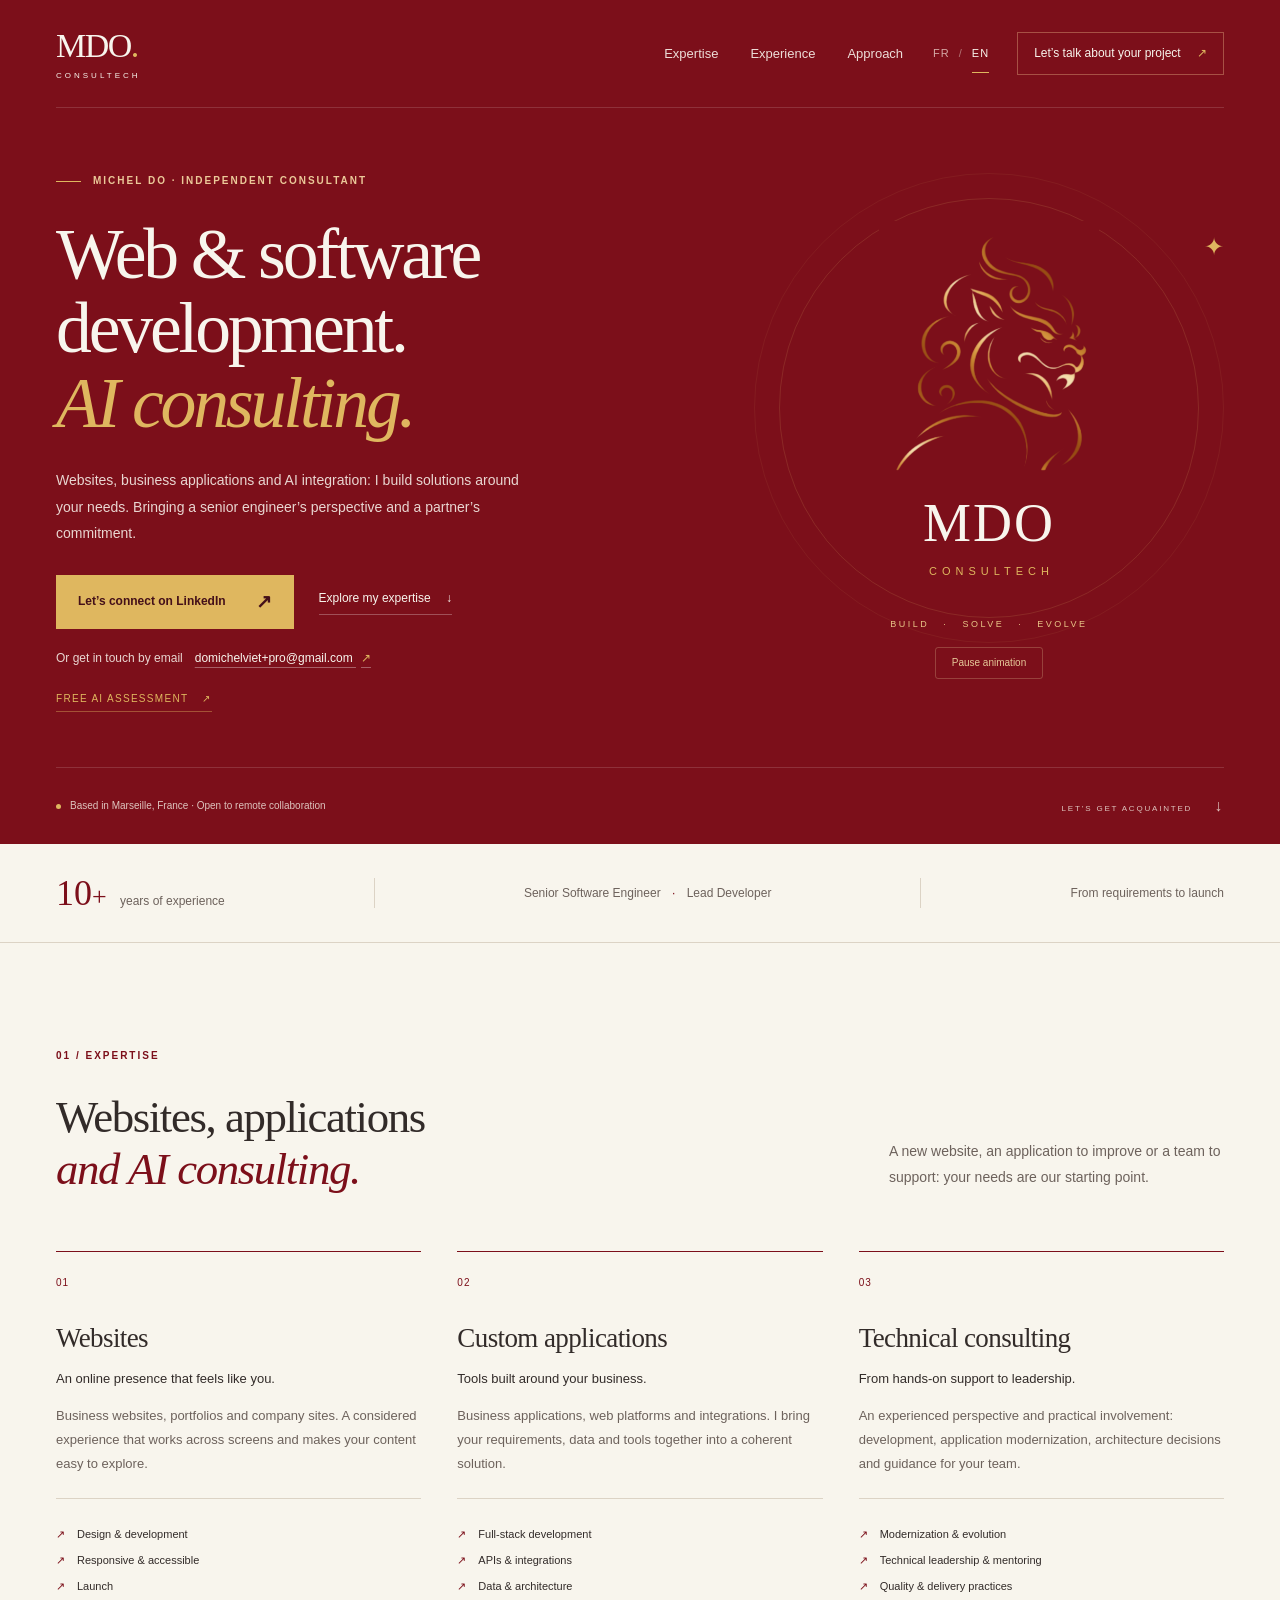
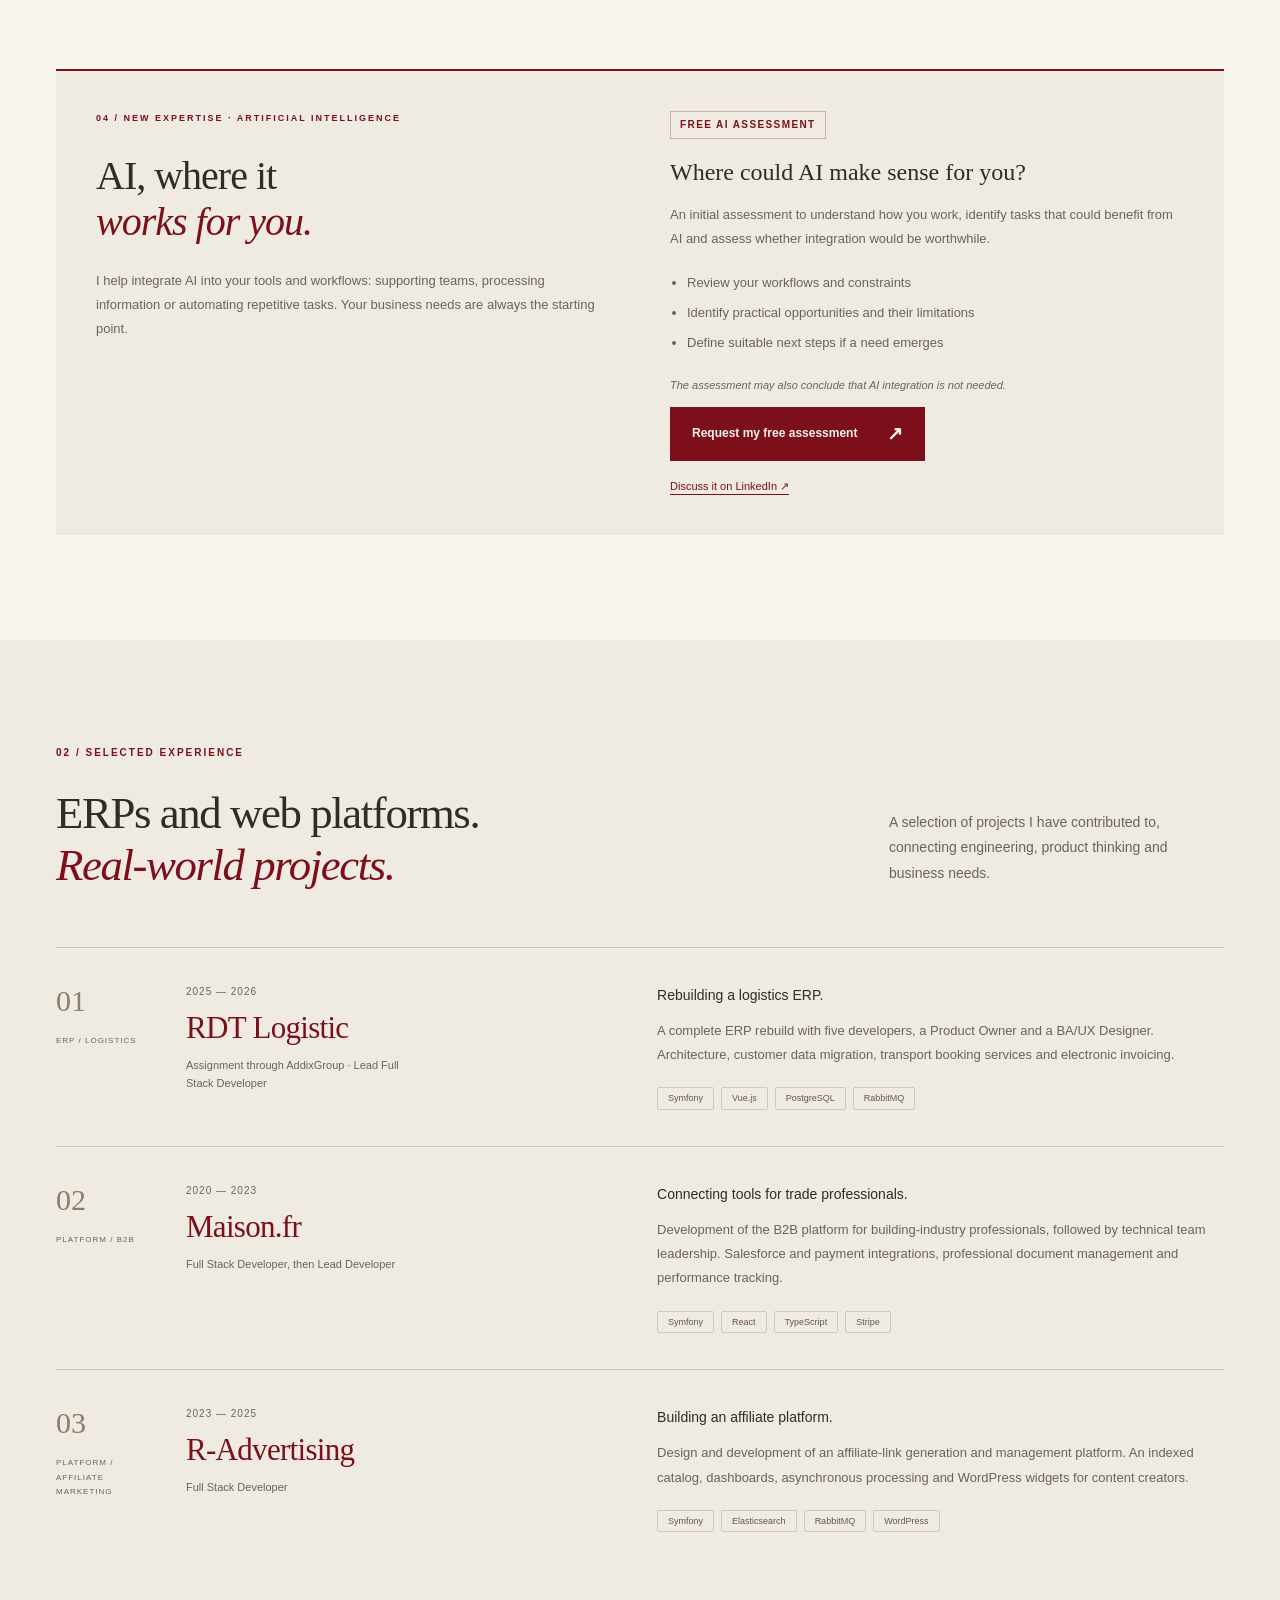
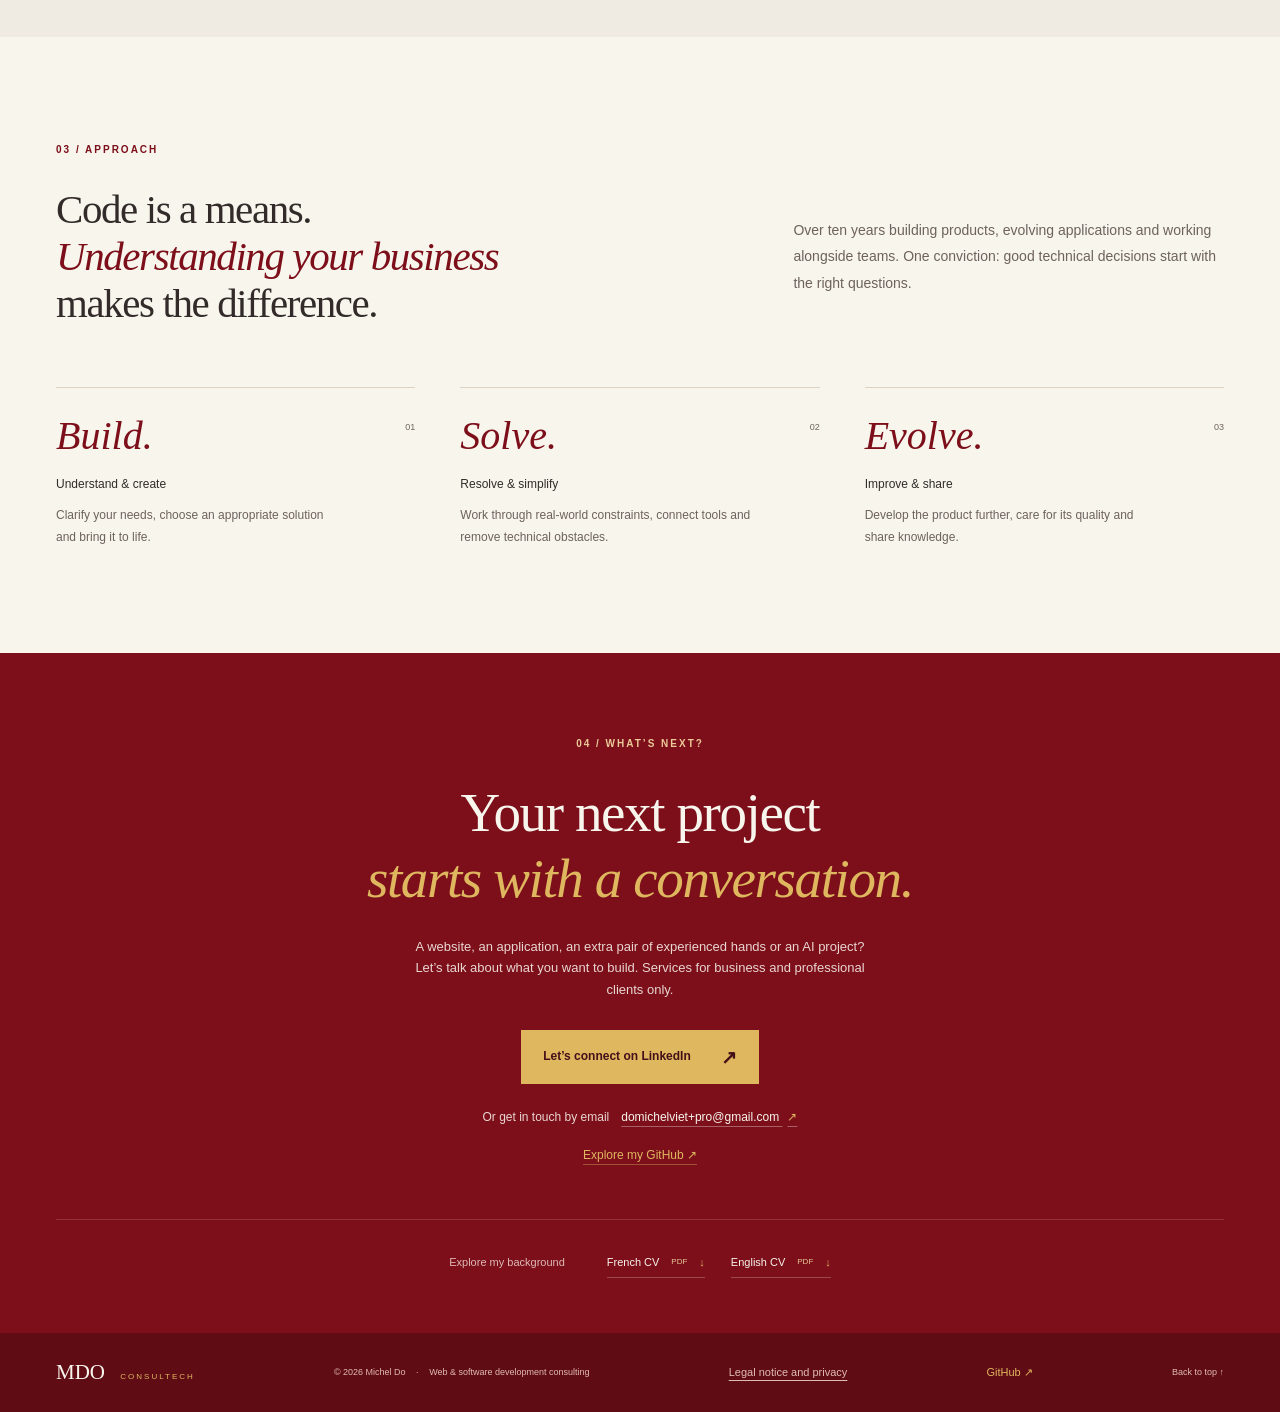
==== commit b6572268: "feat: legal mentions" ====
--- a/en/index.html
+++ b/en/index.html
@@ -17,7 +17,7 @@
   <meta property="og:locale:alternate" content="fr_FR">
   <script type="application/ld+json">{"@context": "https://schema.org", "@graph": [{"@type": "WebSite", "@id": "https://milkshek.github.io/mdo-consultech/#website", "url": "https://milkshek.github.io/mdo-consultech/", "name": "MDO Consultech", "inLanguage": ["fr", "en"], "publisher": {"@id": "https://milkshek.github.io/mdo-consultech/#michel-do"}}, {"@type": "Person", "@id": "https://milkshek.github.io/mdo-consultech/#michel-do", "name": "Michel Do", "url": "https://milkshek.github.io/mdo-consultech/", "jobTitle": "Senior Software Engineer · Lead Developer", "description": "Websites, business applications and AI integration: I build solutions around your needs. Bringing a senior engineer’s perspective and a partner’s commitment.", "workLocation": {"@type": "Place", "name": "Marseille, France"}, "sameAs": ["https://www.linkedin.com/in/domichel/", "https://github.com/Milkshek"]}, {"@type": "WebPage", "@id": "https://milkshek.github.io/mdo-consultech/en/#webpage", "url": "https://milkshek.github.io/mdo-consultech/en/", "name": "Michel Do | Freelance Web Developer & AI Consultant, Marseille", "description": "Independent consultant in Marseille. Websites, custom applications and AI integration. Free AI assessment to identify relevant uses for your business processes.", "inLanguage": "en", "isPartOf": {"@id": "https://milkshek.github.io/mdo-consultech/#website"}, "mainEntity": {"@id": "https://milkshek.github.io/mdo-consultech/#michel-do"}}]}</script>
   <link rel="icon" href="../assets/favicon.svg" type="image/svg+xml">
-  <link rel="stylesheet" href="../assets/site.css?v=a04767072988">
+  <link rel="stylesheet" href="../assets/site.css?v=b5fc7f9809a7">
   <script src="../assets/logo.js?v=9108ab4f9dc3" defer></script>
 </head>
 <body>
@@ -41,7 +41,7 @@
 <section class="section wrap" id="services" aria-labelledby="service-title"><div class="section-heading"><div><p class="eyebrow">01 / EXPERTISE</p><h2 id="service-title">Websites, applications<br><em>and AI consulting.</em></h2></div><p class="section-intro">A new website, an application to improve or a team to support: your needs are our starting point.</p></div><div class="services-grid"><article class="service"><span class="service-number">01</span><h3>Websites</h3><p class="service-lead">An online presence that feels like you.</p><p>Business websites, portfolios and company sites. A considered experience that works across screens and makes your content easy to explore.</p><ul><li>Design & development</li><li>Responsive & accessible</li><li>Launch</li></ul></article><article class="service"><span class="service-number">02</span><h3>Custom applications</h3><p class="service-lead">Tools built around your business.</p><p>Business applications, web platforms and integrations. I bring your requirements, data and tools together into a coherent solution.</p><ul><li>Full-stack development</li><li>APIs & integrations</li><li>Data & architecture</li></ul></article><article class="service"><span class="service-number">03</span><h3>Technical consulting</h3><p class="service-lead">From hands-on support to leadership.</p><p>An experienced perspective and practical involvement: development, application modernization, architecture decisions and guidance for your team.</p><ul><li>Modernization & evolution</li><li>Technical leadership & mentoring</li><li>Quality & delivery practices</li></ul></article></div><section class="ai-offer" id="ai" aria-labelledby="ai-title"><div class="ai-intro"><p class="eyebrow">04 / NEW EXPERTISE · ARTIFICIAL INTELLIGENCE</p><h3 id="ai-title">AI, where it<br><em>works for you.</em></h3><p>I help integrate AI into your tools and workflows: supporting teams, processing information or automating repetitive tasks. Your business needs are always the starting point.</p></div><div class="audit"><p class="audit-badge">FREE AI ASSESSMENT</p><h4>Where could AI make sense for you?</h4><p>An initial assessment to understand how you work, identify tasks that could benefit from AI and assess whether integration would be worthwhile.</p><ul><li>Review your workflows and constraints</li><li>Identify practical opportunities and their limitations</li><li>Define suitable next steps if a need emerges</li></ul><p class="audit-note">The assessment may also conclude that AI integration is not needed.</p><a class="button button-wine" href="mailto:domichelviet+pro@gmail.com?subject=Free%20AI%20assessment%20request">Request my free assessment <span aria-hidden="true">↗</span></a><a class="audit-linkedin" href="https://www.linkedin.com/in/domichel/">Discuss it on LinkedIn ↗</a></div></section></section>
 <section class="experience-section" id="experience" aria-labelledby="experience-title"><div class="wrap section"><div class="section-heading"><div><p class="eyebrow">02 / SELECTED EXPERIENCE</p><h2 id="experience-title">ERPs and web platforms.<br><em>Real-world projects.</em></h2></div><p class="section-intro">A selection of projects I have contributed to, connecting engineering, product thinking and business needs.</p></div><div class="projects"><article class="project"><div class="project-index"><span>01</span><p>ERP / LOGISTICS</p></div><div class="project-client"><p class="dates">2025 — 2026</p><h3>RDT Logistic</h3><p class="role">Assignment through AddixGroup · Lead Full Stack Developer</p></div><div class="project-story"><h4>Rebuilding a logistics ERP.</h4><p>A complete ERP rebuild with five developers, a Product Owner and a BA/UX Designer. Architecture, customer data migration, transport booking services and electronic invoicing.</p><ul class="tags"><li>Symfony</li><li>Vue.js</li><li>PostgreSQL</li><li>RabbitMQ</li></ul></div></article><article class="project"><div class="project-index"><span>02</span><p>PLATFORM / B2B</p></div><div class="project-client"><p class="dates">2020 — 2023</p><h3>Maison.fr</h3><p class="role">Full Stack Developer, then Lead Developer</p></div><div class="project-story"><h4>Connecting tools for trade professionals.</h4><p>Development of the B2B platform for building-industry professionals, followed by technical team leadership. Salesforce and payment integrations, professional document management and performance tracking.</p><ul class="tags"><li>Symfony</li><li>React</li><li>TypeScript</li><li>Stripe</li></ul></div></article><article class="project"><div class="project-index"><span>03</span><p>PLATFORM / AFFILIATE MARKETING</p></div><div class="project-client"><p class="dates">2023 — 2025</p><h3>R-Advertising</h3><p class="role">Full Stack Developer</p></div><div class="project-story"><h4>Building an affiliate platform.</h4><p>Design and development of an affiliate-link generation and management platform. An indexed catalog, dashboards, asynchronous processing and WordPress widgets for content creators.</p><ul class="tags"><li>Symfony</li><li>Elasticsearch</li><li>RabbitMQ</li><li>WordPress</li></ul></div></article></div></div></section>
 <section class="section wrap approach" id="approach" aria-labelledby="approach-title"><p class="eyebrow">03 / APPROACH</p><div class="approach-heading"><h2 id="approach-title">Code is a means.<br><em>Understanding your business</em><br>makes the difference.</h2><p>Over ten years building products, evolving applications and working alongside teams. One conviction: good technical decisions start with the right questions.</p></div><div class="steps"><article><span class="step-index">01</span><h3>Build.</h3><h4>Understand & create</h4><p>Clarify your needs, choose an appropriate solution and bring it to life.</p></article><article><span class="step-index">02</span><h3>Solve.</h3><h4>Resolve & simplify</h4><p>Work through real-world constraints, connect tools and remove technical obstacles.</p></article><article><span class="step-index">03</span><h3>Evolve.</h3><h4>Improve & share</h4><p>Develop the product further, care for its quality and share knowledge.</p></article></div></section>
-<section class="contact-section" id="contact" aria-labelledby="contact-title"><div class="wrap contact-inner"><p class="eyebrow">04 / WHAT’S NEXT?</p><h2 id="contact-title">Your next project<br><em>starts with a conversation.</em></h2><p class="contact-description">A website, an application, an extra pair of experienced hands or an AI project? Let’s talk about what you want to build.</p><a class="button button-gold" href="https://www.linkedin.com/in/domichel/">Let’s connect on LinkedIn <span aria-hidden="true">↗</span></a><p class="email-contact"><span>Or get in touch by email</span><a href="mailto:domichelviet+pro@gmail.com">domichelviet+pro@gmail.com <span aria-hidden="true">↗</span></a></p><a class="github-contact" href="https://github.com/Milkshek">Explore my GitHub <span aria-hidden="true">↗</span></a><div class="cv-row"><span>Explore my background</span><a href="../assets/cv/Michel-Do-CV-FR.pdf" download hreflang="fr">French CV <small>PDF</small><span aria-hidden="true">↓</span></a><a href="../assets/cv/Michel-Do-CV-EN.pdf" download hreflang="en">English CV <small>PDF</small><span aria-hidden="true">↓</span></a></div></div></section>
+<section class="contact-section" id="contact" aria-labelledby="contact-title"><div class="wrap contact-inner"><p class="eyebrow">04 / WHAT’S NEXT?</p><h2 id="contact-title">Your next project<br><em>starts with a conversation.</em></h2><p class="contact-description">A website, an application, an extra pair of experienced hands or an AI project? Let’s talk about what you want to build. Services for business and professional clients only.</p><a class="button button-gold" href="https://www.linkedin.com/in/domichel/">Let’s connect on LinkedIn <span aria-hidden="true">↗</span></a><p class="email-contact"><span>Or get in touch by email</span><a href="mailto:domichelviet+pro@gmail.com">domichelviet+pro@gmail.com <span aria-hidden="true">↗</span></a></p><a class="github-contact" href="https://github.com/Milkshek">Explore my GitHub <span aria-hidden="true">↗</span></a><div class="cv-row"><span>Explore my background</span><a href="../assets/cv/Michel-Do-CV-FR.pdf" download hreflang="fr">French CV <small>PDF</small><span aria-hidden="true">↓</span></a><a href="../assets/cv/Michel-Do-CV-EN.pdf" download hreflang="en">English CV <small>PDF</small><span aria-hidden="true">↓</span></a></div></div></section>
 </main>
-<footer class="footer"><div class="wrap footer-inner"><a href="#top" class="footer-brand">MDO <span>CONSULTECH</span></a><p>© 2026 Michel Do <span>·</span> Web & software development consulting</p><a class="footer-github" href="https://github.com/Milkshek">GitHub <span aria-hidden="true">↗</span></a><a href="#top">Back to top ↑</a></div></footer>
+<footer class="footer"><div class="wrap footer-inner"><a href="#top" class="footer-brand">MDO <span>CONSULTECH</span></a><p>© 2026 Michel Do <span>·</span> Web & software development consulting</p><a class="footer-legal" href="./legal-notice.html">Legal notice and privacy</a><a class="footer-github" href="https://github.com/Milkshek">GitHub <span aria-hidden="true">↗</span></a><a href="#top">Back to top ↑</a></div></footer>
 </body></html>
--- a/assets/site.css
+++ b/assets/site.css
@@ -45,3 +45,14 @@
 .footer-github{font-size:11px;color:var(--gold)}
 .footer-github:hover{text-decoration:underline;text-underline-offset:4px}
 @media(max-width:400px){h1{font-size:42px;letter-spacing:-1.8px}.orbit-star{right:10px}}
+
+/* Legal pages share the portfolio palette and system fonts. */
+.footer-inner{flex-wrap:wrap;gap:18px 24px}.footer-legal{font-size:11px;text-decoration:underline;text-underline-offset:4px}
+.legal-content{max-width:840px;padding-block:45px 70px;overflow-wrap:anywhere}
+.legal-back{display:inline-block;color:var(--wine);margin-bottom:35px;font-size:13px}
+.legal-content h1{font-size:clamp(34px,5vw,54px);line-height:1.15;letter-spacing:-1.2px}
+.legal-intro{color:var(--muted);margin-bottom:40px}
+.legal-content section{border-top:1px solid var(--line);padding-top:26px;margin-top:30px}
+.legal-content h2{font-size:27px;letter-spacing:-.4px;margin-bottom:18px}
+.legal-content p{font-size:14px;line-height:1.85}.legal-content a{text-decoration:underline;text-underline-offset:3px;color:var(--wine)}
+.legal-page .header{height:100px;min-height:0;flex-wrap:nowrap;padding-top:0}
